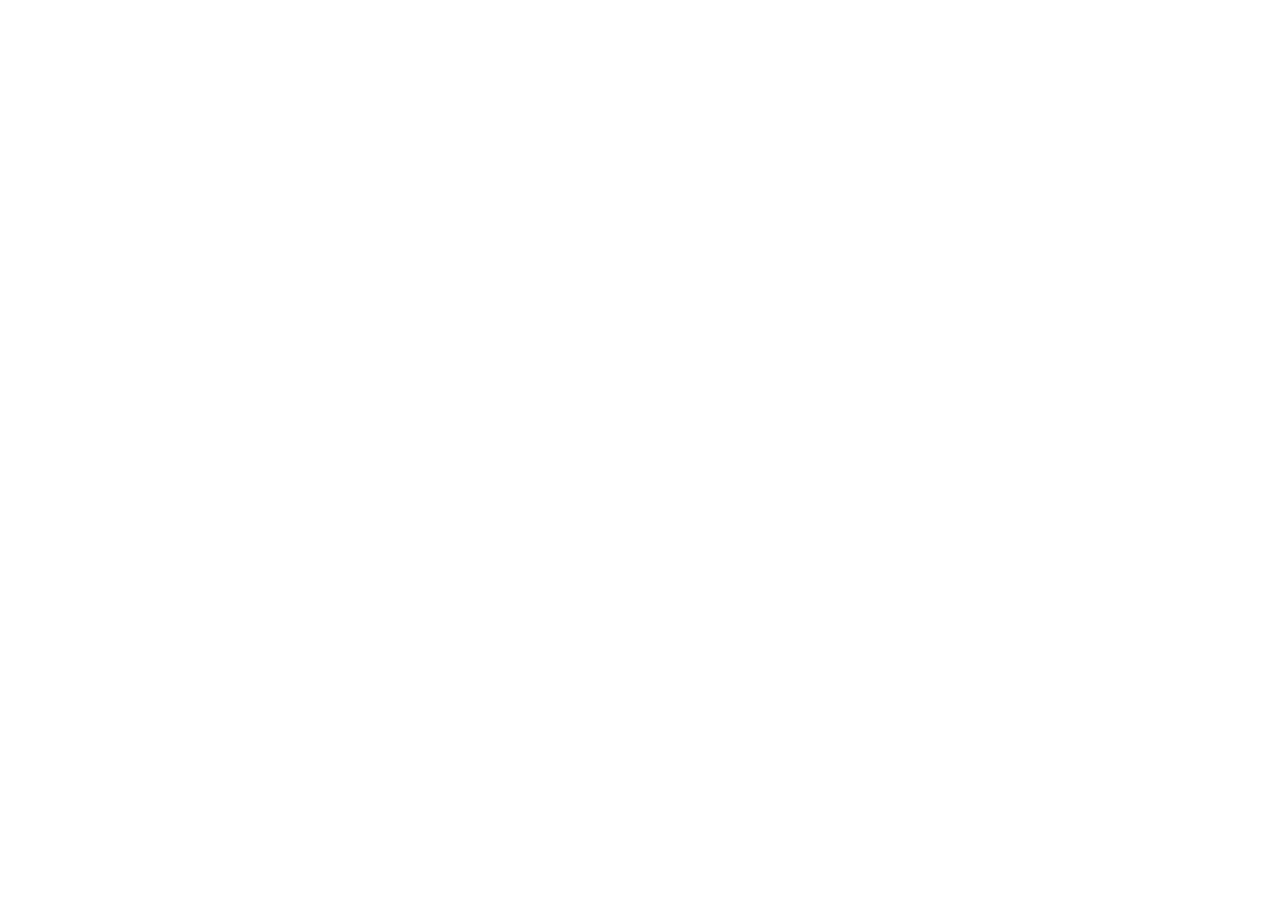
==== index.html @ 6010eacd "Add files via upload" ====
<!doctype html>
<html lang="tr">
<head>
  <meta charset="utf-8">
  <meta name="viewport" content="width=device-width,initial-scale=1,viewport-fit=cover">
  <meta name="theme-color" content="#0d0c0b">
  <title>Menü</title>
  <link rel="preconnect" href="https://fonts.googleapis.com">
  <link rel="preconnect" href="https://fonts.gstatic.com" crossorigin>
  <link href="https://fonts.googleapis.com/css2?family=Bricolage+Grotesque:opsz,wght@12..96,500;12..96,700;12..96,800&family=DM+Sans:wght@400;500;700&display=swap" rel="stylesheet">
  <link rel="stylesheet" href="css/style.css">
  <link rel="stylesheet" href="css/admin.css">
</head>
<body>
  <div class="bg" aria-hidden="true"><i class="blob b1"></i><i class="blob b2"></i><i class="blob b3"></i><i class="spot"></i><i class="grain"></i></div>
  <div id="app"></div>
  <div id="sheet" class="sheet-wrap"></div>
  <div id="ar" class="ar"></div>
  <div id="admin" class="adm" hidden></div>
  <script src="data/menu.js"></script>
  <script src="js/store.js"></script>
  <script src="js/photo3d.js"></script>
  <script src="js/admin.js"></script>
  <script src="js/app.js"></script>
</body>
</html>
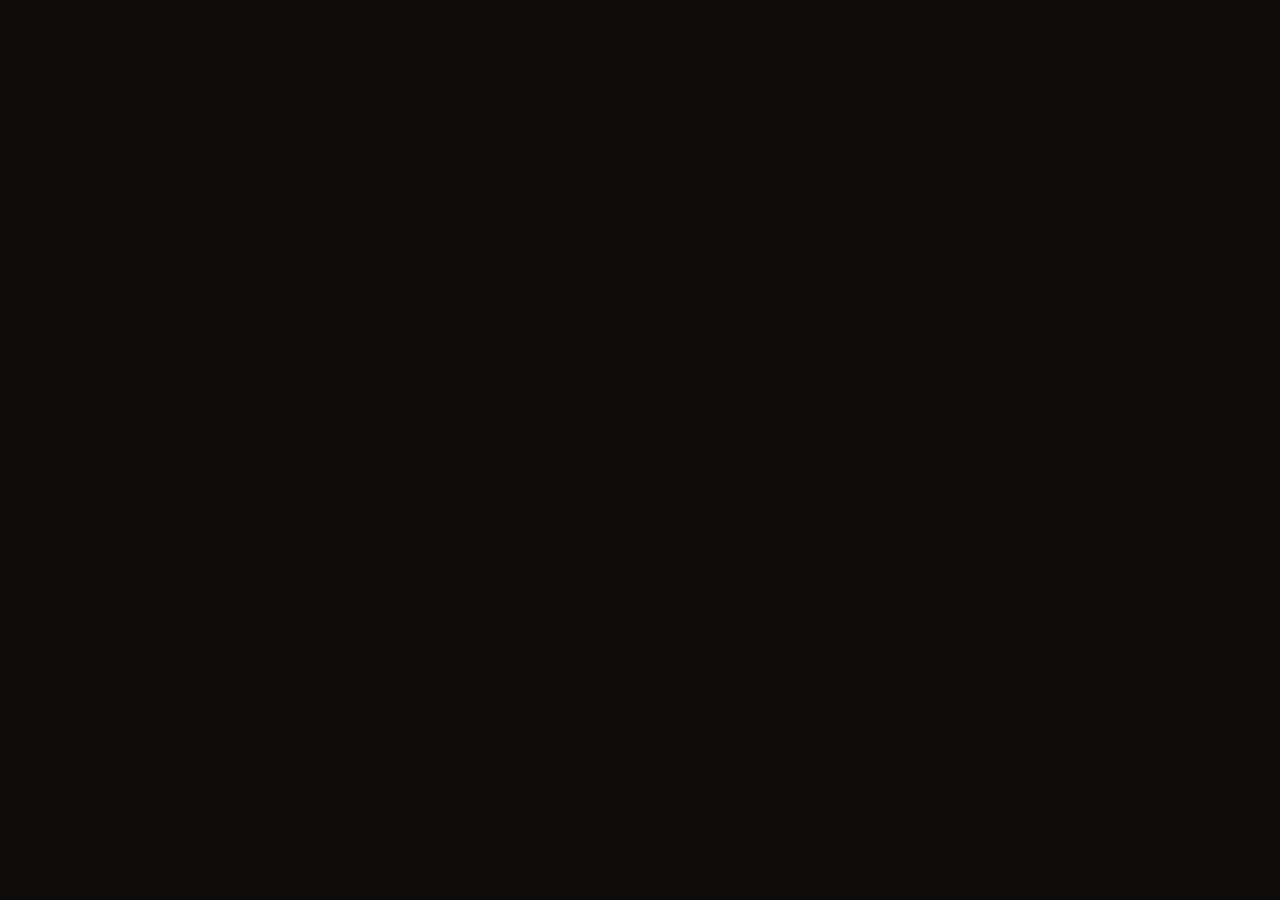
==== commit 911fedac: "Add files via upload" ====
--- a/index.html
+++ b/index.html
@@ -7,7 +7,8 @@
   <title>Menü</title>
   <link rel="preconnect" href="https://fonts.googleapis.com">
   <link rel="preconnect" href="https://fonts.gstatic.com" crossorigin>
-  <link href="https://fonts.googleapis.com/css2?family=Bricolage+Grotesque:opsz,wght@12..96,500;12..96,700;12..96,800&family=DM+Sans:wght@400;500;700&display=swap" rel="stylesheet">
+  <link href="https://fonts.googleapis.com/css2?family=Bricolage+Grotesque:opsz,wght@12..96,500;12..96,700;12..96,800&family=DM+Sans:wght@400;500;700&family=Cairo:wght@500;700;800&display=swap" rel="stylesheet" media="print" onload="this.media='all'">
+  <style>html,body{background:#0d0c0b;color:#f4ede3}</style>
   <link rel="stylesheet" href="css/style.css">
   <link rel="stylesheet" href="css/admin.css">
 </head>
@@ -17,9 +18,9 @@
   <div id="sheet" class="sheet-wrap"></div>
   <div id="ar" class="ar"></div>
   <div id="admin" class="adm" hidden></div>
+  <script>window.addEventListener("error",function(e){var d=document.getElementById("app");if(d&&!d.innerHTML){d.innerHTML='<pre style="padding:20px;white-space:pre-wrap;color:#f88;font:13px monospace">Hata / Error: '+(e.message||"")+" ("+(e.filename||"").split("/").pop()+":"+(e.lineno||"")+")</pre>"}});</script>
   <script src="data/menu.js"></script>
   <script src="js/store.js"></script>
-  <script src="js/photo3d.js"></script>
   <script src="js/admin.js"></script>
   <script src="js/app.js"></script>
 </body>
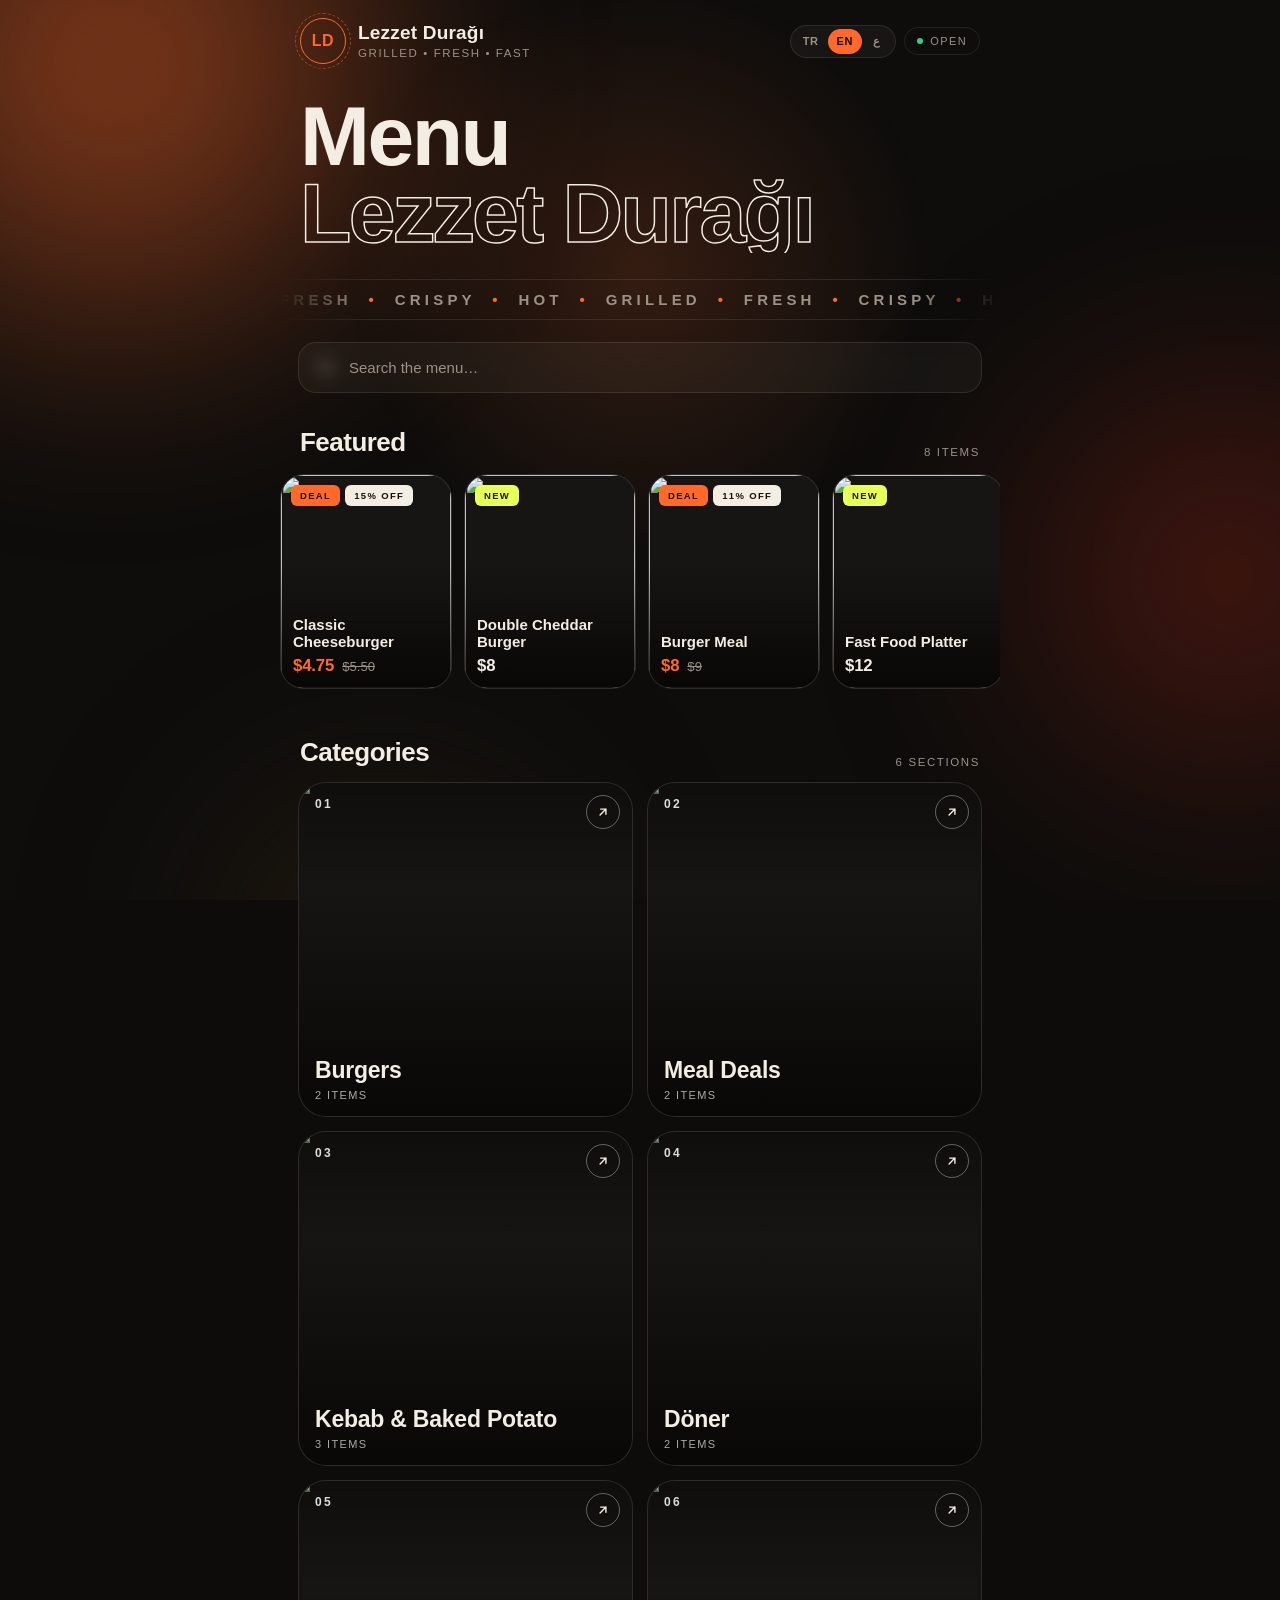
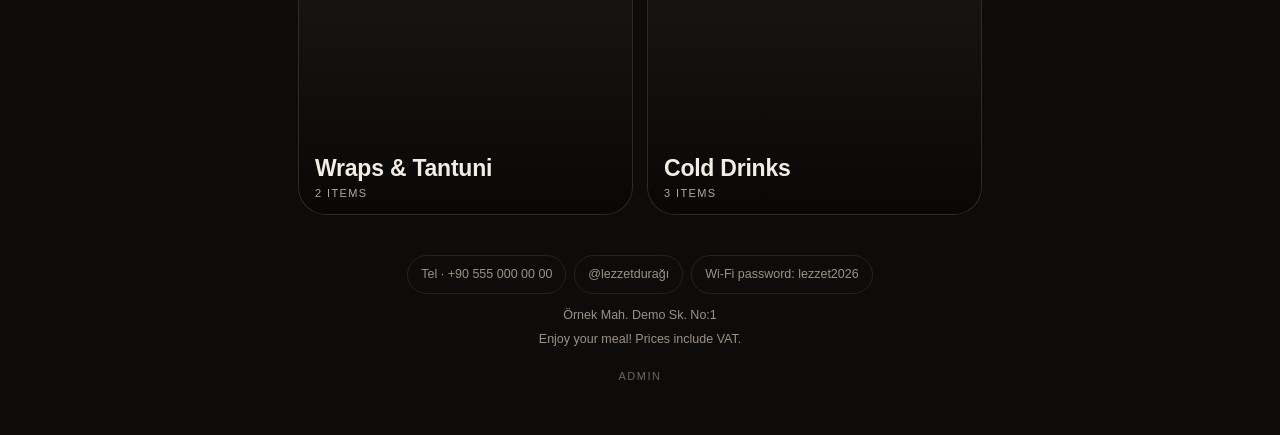
==== commit 66e91b40: "Add files via upload" ====
--- a/index.html
+++ b/index.html
@@ -9,8 +9,288 @@
   <link rel="preconnect" href="https://fonts.gstatic.com" crossorigin>
   <link href="https://fonts.googleapis.com/css2?family=Bricolage+Grotesque:opsz,wght@12..96,500;12..96,700;12..96,800&family=DM+Sans:wght@400;500;700&family=Cairo:wght@500;700;800&display=swap" rel="stylesheet" media="print" onload="this.media='all'">
   <style>html,body{background:#0d0c0b;color:#f4ede3}</style>
-  <link rel="stylesheet" href="css/style.css">
-  <link rel="stylesheet" href="css/admin.css">
+  <style>
+:root{
+  --accent:#ff6a2b;
+  --bg:#0d0c0b; --ink:#f4ede3; --mute:#9b9186; --line:rgba(244,237,227,.1); --card:#171513;
+  --display:"Bricolage Grotesque","Helvetica Neue",Arial,sans-serif;
+  --body:"DM Sans",-apple-system,BlinkMacSystemFont,"Segoe UI",Roboto,Arial,sans-serif;
+}
+*{box-sizing:border-box;-webkit-tap-highlight-color:transparent}
+html{background:var(--bg)}
+body{margin:0;background:transparent;color:var(--ink);font-family:var(--body);-webkit-font-smoothing:antialiased;min-height:100vh;overflow-x:hidden}
+img{display:block;max-width:100%}
+button{font:inherit;color:inherit;cursor:pointer;border:0;background:none;padding:0}
+a{color:inherit}
+
+/* ---------- arka plan: yavaş akan ışık kürecikleri + film greni + imleç ışığı ---------- */
+.bg{position:fixed;inset:0;z-index:-1;background:var(--bg);overflow:hidden}
+.blob{position:absolute;border-radius:50%;filter:blur(90px);opacity:.55;will-change:transform}
+.b1{width:62vmax;height:62vmax;left:-22vmax;top:-26vmax;background:radial-gradient(circle,var(--accent),transparent 68%);animation:drift1 22s ease-in-out infinite alternate}
+.b2{width:48vmax;height:48vmax;right:-20vmax;top:30vh;background:radial-gradient(circle,#7a1f12,transparent 68%);animation:drift2 28s ease-in-out infinite alternate;opacity:.6}
+.b3{width:40vmax;height:40vmax;left:10vw;bottom:-24vmax;background:radial-gradient(circle,#3b2a12,transparent 68%);animation:drift3 24s ease-in-out infinite alternate}
+.spot{position:absolute;inset:0;background:radial-gradient(420px 420px at var(--mx,50%) var(--my,30%),color-mix(in srgb,var(--accent) 16%,transparent),transparent 70%);transition:background .2s}
+.grain{position:absolute;inset:-50%;opacity:.09;mix-blend-mode:overlay;background-image:url("data:image/svg+xml;utf8,<svg xmlns='http://www.w3.org/2000/svg' width='200' height='200'><filter id='n'><feTurbulence type='fractalNoise' baseFrequency='.9' numOctaves='2' stitchTiles='stitch'/></filter><rect width='100%' height='100%' filter='url(%23n)'/></svg>");animation:grain 1.2s steps(6) infinite}
+@keyframes drift1{to{transform:translate(14vmax,10vmax) scale(1.12)}}
+@keyframes drift2{to{transform:translate(-16vmax,-12vmax) scale(1.2)}}
+@keyframes drift3{to{transform:translate(18vmax,-8vmax) scale(.9)}}
+@keyframes grain{0%{transform:translate(0,0)}20%{transform:translate(-4%,3%)}40%{transform:translate(3%,-4%)}60%{transform:translate(-3%,-2%)}80%{transform:translate(4%,3%)}100%{transform:translate(0,0)}}
+
+#app{max-width:720px;margin:0 auto;padding:0 18px calc(46px + env(safe-area-inset-bottom));position:relative}
+body.admin-mode #app,body.admin-mode #sheet,body.admin-mode #ar,body.admin-mode .bg{display:none}
+
+/* ---------- üst ---------- */
+.top{display:flex;align-items:center;justify-content:space-between;padding:calc(18px + env(safe-area-inset-top)) 2px 0}
+.brand{display:flex;align-items:center;gap:12px;min-width:0}
+.mark{width:46px;height:46px;border-radius:50%;border:1.5px solid var(--accent);display:grid;place-items:center;font-family:var(--display);font-weight:800;font-size:16px;color:var(--accent);letter-spacing:.5px;flex:none;position:relative}
+.mark::after{content:"";position:absolute;inset:-6px;border-radius:50%;border:1px dashed color-mix(in srgb,var(--accent) 50%,transparent);animation:spin 18s linear infinite}
+@keyframes spin{to{transform:rotate(360deg)}}
+.brand b{display:block;font-family:var(--display);font-weight:800;font-size:19px;letter-spacing:.2px;line-height:1}
+.brand small{display:block;margin-top:5px;color:var(--mute);font-size:11.5px;letter-spacing:1.6px;text-transform:uppercase}
+.open{font-size:11px;letter-spacing:1.4px;text-transform:uppercase;padding:7px 12px;border:1px solid var(--line);border-radius:99px;color:var(--mute);display:flex;align-items:center;gap:7px;flex:none}
+.open i{width:6px;height:6px;border-radius:50%;background:#35d07f;box-shadow:0 0 0 0 #35d07f88;animation:ping 2s infinite}
+@keyframes ping{70%{box-shadow:0 0 0 8px #35d07f00}100%{box-shadow:0 0 0 0 #35d07f00}}
+
+.headline{margin:34px 2px 0;font-family:var(--display);font-weight:800;font-size:clamp(46px,14vw,84px);line-height:.92;letter-spacing:-.03em}
+.headline span{display:block;overflow:hidden}
+.headline span>em{display:block;font-style:normal;transform:translateY(105%);animation:rise .9s cubic-bezier(.2,.9,.2,1) forwards}
+.headline span:nth-child(2)>em{animation-delay:.12s;color:transparent;-webkit-text-stroke:1.5px var(--ink)}
+@keyframes rise{to{transform:none}}
+.marquee{margin:26px -18px 0;overflow:hidden;border-block:1px solid var(--line);padding:11px 0;mask-image:linear-gradient(90deg,transparent,#000 12%,#000 88%,transparent);-webkit-mask-image:linear-gradient(90deg,transparent,#000 12%,#000 88%,transparent)}
+.track{display:flex;width:max-content;animation:slide 26s linear infinite}
+.track span{font-family:var(--display);font-weight:700;font-size:15px;letter-spacing:.28em;white-space:pre;color:var(--mute)}
+.track span b{color:var(--accent);font-weight:700}
+@keyframes slide{to{transform:translateX(-50%)}}
+
+.search{position:relative;margin:22px 0 4px}
+.search input{width:100%;padding:16px 18px 16px 50px;border-radius:18px;border:1px solid var(--line);background:rgba(244,237,227,.04);color:var(--ink);font:500 15px var(--body);outline:none;transition:.3s;backdrop-filter:blur(8px)}
+.search input::placeholder{color:var(--mute)}
+.search input:focus{border-color:var(--accent);background:rgba(244,237,227,.07);box-shadow:0 0 0 4px color-mix(in srgb,var(--accent) 16%,transparent)}
+.search svg{position:absolute;left:18px;top:50%;transform:translateY(-50%);width:19px;height:19px;color:var(--mute)}
+
+.sec{display:flex;align-items:flex-end;justify-content:space-between;margin:34px 2px 14px}
+.sec h2{margin:0;font-family:var(--display);font-weight:800;font-size:26px;letter-spacing:-.02em}
+.sec span{font-size:11.5px;letter-spacing:1.6px;text-transform:uppercase;color:var(--mute)}
+
+/* ---------- reveal ---------- */
+.rv{opacity:0;transform:translateY(26px) scale(.98);transition:opacity .8s cubic-bezier(.2,.8,.2,1),transform .8s cubic-bezier(.2,.8,.2,1);transition-delay:var(--d,0ms)}
+.rv.in{opacity:1;transform:none}
+
+/* ---------- kategori kartları: 2 sütun kare ---------- */
+.cat-grid{display:grid;grid-template-columns:1fr 1fr;gap:14px;perspective:1100px}
+.cat{position:relative;aspect-ratio:1/1;border-radius:28px;overflow:hidden;text-align:left;background:var(--card);border:1px solid var(--line);transform-style:preserve-3d}
+.cat.rv.in{transition:transform .25s ease-out,opacity .8s,box-shadow .4s}
+.cat img{position:absolute;inset:-2%;width:104%;height:104%;object-fit:cover;transition:transform 1.2s cubic-bezier(.2,.8,.2,1);filter:saturate(1.08) contrast(1.04)}
+.cat::before{content:"";position:absolute;inset:0;z-index:1;background:linear-gradient(180deg,rgba(0,0,0,.35) 0,transparent 32%,rgba(8,6,5,.9) 100%)}
+.cat:hover img,.cat:active img{transform:scale(1.12)}
+.cat .no{position:absolute;left:16px;top:14px;z-index:2;font:700 12px var(--display);letter-spacing:.2em;color:rgba(255,255,255,.85)}
+.cat .go{position:absolute;right:12px;top:12px;z-index:2;width:34px;height:34px;border-radius:50%;display:grid;place-items:center;border:1px solid rgba(255,255,255,.35);backdrop-filter:blur(8px);transition:.35s}
+.cat:hover .go,.cat:active .go{background:var(--accent);border-color:var(--accent);transform:rotate(45deg)}
+.cat .lbl{position:absolute;left:16px;right:14px;bottom:15px;z-index:2}
+.cat .lbl b{display:block;font:800 20px/1.05 var(--display);letter-spacing:-.01em}
+.cat .lbl small{display:block;margin-top:6px;color:rgba(255,255,255,.65);font-size:11px;letter-spacing:1.4px;text-transform:uppercase}
+
+/* ---------- öne çıkanlar ---------- */
+.rail{display:flex;gap:12px;overflow-x:auto;margin:0 -18px;padding:2px 18px 14px;scroll-snap-type:x mandatory;scrollbar-width:none}
+.rail::-webkit-scrollbar{display:none}
+.fcard{flex:none;width:172px;scroll-snap-align:start;text-align:left;position:relative;aspect-ratio:4/5;border-radius:24px;overflow:hidden;border:1px solid var(--line);background:var(--card)}
+.fcard img{position:absolute;inset:0;width:100%;height:100%;object-fit:cover;transition:transform .9s cubic-bezier(.2,.8,.2,1)}
+.fcard:active img{transform:scale(1.08)}
+.fcard::after{content:"";position:absolute;inset:0;background:linear-gradient(180deg,transparent 42%,rgba(8,6,5,.92))}
+.fcard .in{position:absolute;left:12px;right:12px;bottom:12px;z-index:2}
+.fcard b{display:block;font:700 15px/1.15 var(--display)}
+.fcard .badges{position:absolute;left:10px;top:10px;z-index:2}
+
+/* ---------- rozet & fiyat ---------- */
+.badges{display:flex;gap:5px;flex-wrap:wrap}
+.badge{font:700 9.5px var(--body);letter-spacing:.14em;text-transform:uppercase;padding:4px 8px;border-radius:6px;background:rgba(13,12,11,.7);backdrop-filter:blur(6px);border:1px solid var(--line)}
+.badge.new{background:#e8ff59;color:#14180a;border-color:transparent}
+.badge.camp{background:var(--accent);color:#1a0b04;border-color:transparent}
+.badge.off{background:#f4ede3;color:#14110d;border-color:transparent}
+.pr{display:flex;align-items:baseline;gap:8px;flex-wrap:wrap;margin-top:5px}
+.pr b{font:800 1.05em var(--display);color:var(--ink);letter-spacing:-.01em}
+.pr b.sale{color:var(--accent)}
+.pr s{color:var(--mute);font-size:.82em}
+
+/* ---------- kategori sayfası ---------- */
+.bar{position:sticky;top:0;z-index:20;margin:0 -18px;padding:calc(12px + env(safe-area-inset-top)) 18px 10px;background:linear-gradient(rgba(13,12,11,.92) 70%,transparent);backdrop-filter:blur(10px)}
+.bar-row{display:flex;align-items:center;gap:14px}
+.back{width:44px;height:44px;border-radius:50%;border:1px solid var(--line);display:grid;place-items:center;flex:none;transition:.25s}
+.back:hover{border-color:var(--accent);color:var(--accent)}
+.bar h2{margin:0;font:800 28px/1 var(--display);letter-spacing:-.025em}
+.chips{display:flex;gap:8px;overflow-x:auto;margin-top:14px;scrollbar-width:none}
+.chips::-webkit-scrollbar{display:none}
+.chip{flex:none;padding:9px 15px;border-radius:99px;border:1px solid var(--line);font-size:13px;color:var(--mute);transition:.3s}
+.chip.on{background:var(--ink);color:#14110d;border-color:var(--ink);font-weight:700}
+.list{display:flex;flex-direction:column;gap:14px;margin-top:12px}
+.row{display:grid;grid-template-columns:128px 1fr;gap:16px;text-align:left;width:100%;padding:10px;border-radius:26px;border:1px solid var(--line);background:linear-gradient(135deg,rgba(244,237,227,.05),rgba(244,237,227,.015));backdrop-filter:blur(6px);transition:border-color .3s,transform .3s}
+.row:hover{border-color:color-mix(in srgb,var(--accent) 60%,transparent)}
+.row:active{transform:scale(.985)}
+.row .ph{position:relative;aspect-ratio:1;border-radius:19px;overflow:hidden;background:var(--card)}
+.row .ph img{width:100%;height:100%;object-fit:cover;transition:transform .9s cubic-bezier(.2,.8,.2,1)}
+.row:hover .ph img{transform:scale(1.1)}
+.row .ph .t3{position:absolute;right:7px;bottom:7px;font:800 9px var(--display);letter-spacing:.14em;padding:4px 7px;border-radius:6px;background:rgba(13,12,11,.75);backdrop-filter:blur(6px);border:1px solid rgba(255,255,255,.2)}
+.row .info{display:flex;flex-direction:column;min-width:0;padding:4px 4px 2px 0}
+.row h3{margin:2px 0 6px;font:800 19px/1.1 var(--display);letter-spacing:-.015em}
+.row p{margin:0;color:var(--mute);font-size:12.5px;line-height:1.45;display:-webkit-box;-webkit-line-clamp:2;-webkit-box-orient:vertical;overflow:hidden}
+.row .badges{margin-top:8px}
+.row .foot{margin-top:auto;padding-top:8px;font-size:17px}
+.row.out{opacity:.4;filter:grayscale(1)}
+.empty{text-align:center;color:var(--mute);padding:60px 10px}
+
+footer{margin-top:40px;text-align:center;color:var(--mute);font-size:12.5px;line-height:1.9}
+footer .lk{display:flex;gap:8px;justify-content:center;flex-wrap:wrap;margin-bottom:10px}
+footer .lk span{padding:7px 13px;border-radius:99px;border:1px solid var(--line)}
+footer .own{display:inline-block;margin-top:14px;font-size:11px;letter-spacing:.14em;text-transform:uppercase;color:#6d655c;text-decoration:none}
+footer .own:hover{color:var(--accent)}
+
+/* ---------- ürün sayfası ---------- */
+.sheet-wrap{position:fixed;inset:0;z-index:50;pointer-events:none}
+.sheet-wrap.on{pointer-events:auto}
+.sheet-bg{position:absolute;inset:0;background:rgba(5,4,3,.7);backdrop-filter:blur(6px);opacity:0;transition:opacity .4s}
+.sheet-wrap.on .sheet-bg{opacity:1}
+.sheet{position:absolute;left:50%;bottom:0;width:100%;max-width:720px;max-height:96vh;overflow-y:auto;transform:translate(-50%,105%);transition:transform .6s cubic-bezier(.2,.9,.2,1);background:#12100e;border-radius:32px 32px 0 0;border:1px solid var(--line);border-bottom:0;padding-bottom:calc(26px + env(safe-area-inset-bottom));scrollbar-width:none}
+.sheet::-webkit-scrollbar{display:none}
+.sheet-wrap.on .sheet{transform:translate(-50%,0)}
+.close{position:absolute;right:14px;top:14px;z-index:6;width:42px;height:42px;border-radius:50%;background:rgba(13,12,11,.6);backdrop-filter:blur(10px);border:1px solid var(--line);display:grid;place-items:center}
+.stage{position:relative;height:min(92vw,470px);overflow:hidden;background:radial-gradient(60% 55% at 50% 46%,#4a3e33 0,#1b1612 62%,#12100e 100%);border-radius:32px 32px 0 0}
+.stage::before{content:"";position:absolute;left:10%;right:10%;bottom:12%;height:1px;background:linear-gradient(90deg,transparent,rgba(255,255,255,.25),transparent)}
+.stage::after{content:"";position:absolute;inset:0;pointer-events:none;background:linear-gradient(180deg,transparent 70%,#12100e)}
+.stage model-viewer{width:100%;height:100%;--poster-color:transparent;background:transparent;outline:none}
+.stage .photo{position:absolute;inset:0}
+.stage .photo img{width:100%;height:100%;object-fit:cover;animation:kb 14s ease-in-out infinite alternate}
+@keyframes kb{from{transform:scale(1.02)}to{transform:scale(1.12) translate(-1.5%,-1%)}}
+.stage .hint{position:absolute;left:50%;bottom:16px;transform:translateX(-50%);z-index:4;font-size:11px;letter-spacing:.12em;text-transform:uppercase;color:rgba(255,255,255,.75);display:flex;align-items:center;gap:8px;white-space:nowrap;pointer-events:none}
+.seg{position:absolute;left:14px;top:14px;z-index:6;display:flex;padding:4px;border-radius:99px;background:rgba(13,12,11,.6);backdrop-filter:blur(10px);border:1px solid var(--line)}
+.seg button{padding:8px 15px;border-radius:99px;font:700 11px var(--body);letter-spacing:.14em;text-transform:uppercase;color:var(--mute);transition:.25s}
+.seg button.on{background:var(--ink);color:#14110d}
+.thumbs{display:flex;gap:8px;padding:12px 18px 0;overflow-x:auto}
+.thumb{flex:none;width:58px;height:58px;border-radius:14px;overflow:hidden;border:2px solid transparent;opacity:.55;transition:.25s}
+.thumb img{width:100%;height:100%;object-fit:cover}
+.thumb.on{border-color:var(--accent);opacity:1}
+.pbody{padding:18px 22px 0}
+.pbody h2{margin:12px 0 4px;font:800 clamp(30px,8vw,40px)/1 var(--display);letter-spacing:-.03em}
+.pbody .pr{font-size:26px;margin:8px 0 14px}
+.pbody p{color:#cfc5b8;line-height:1.65;font-size:15px;margin:0 0 6px}
+.pbody h4{margin:22px 0 10px;font:700 11px var(--body);letter-spacing:.2em;text-transform:uppercase;color:var(--mute)}
+.ing{display:flex;gap:7px;flex-wrap:wrap}
+.ing span{padding:8px 13px;border-radius:99px;border:1px solid var(--line);font-size:13px;background:rgba(244,237,227,.03)}
+.ar-btn{margin-top:26px;width:100%;padding:18px;border-radius:20px;font:800 16px var(--display);letter-spacing:.01em;color:#1a0b04;display:flex;align-items:center;justify-content:center;gap:12px;background:var(--accent);position:relative;overflow:hidden;transition:transform .2s}
+.ar-btn:active{transform:scale(.98)}
+.ar-btn::before{content:"";position:absolute;inset:0;background:linear-gradient(105deg,transparent 35%,rgba(255,255,255,.45) 50%,transparent 65%);transform:translateX(-130%);animation:shine 3.4s infinite}
+@keyframes shine{0%{transform:translateX(-130%)}55%,100%{transform:translateX(130%)}}
+.ar-note{text-align:center;color:var(--mute);font-size:11.5px;margin-top:10px}
+
+/* ---------- Masanda gör (kamera yedeği) ---------- */
+.ar{position:fixed;inset:0;z-index:100;background:#000;display:none;overflow:hidden;touch-action:none}
+.ar.on{display:block}
+.ar video{position:absolute;inset:0;width:100%;height:100%;object-fit:cover}
+.ar .nocam{position:absolute;inset:0;background:repeating-linear-gradient(95deg,rgba(0,0,0,.1) 0 3px,transparent 3px 11px),linear-gradient(180deg,#6a4a2e,#2a1a0e)}
+.ar .item{position:absolute;left:0;top:0;width:62vw;max-width:360px;touch-action:none;will-change:transform}
+.ar .item img{width:100%;height:auto;pointer-events:none;filter:drop-shadow(0 22px 16px rgba(0,0,0,.5))}
+.ar .item::before{content:"";position:absolute;left:6%;right:6%;bottom:-3%;height:12%;background:radial-gradient(ellipse,rgba(0,0,0,.55),transparent 70%);filter:blur(6px);z-index:-1}
+.ar .top2{position:absolute;left:0;right:0;top:0;padding:calc(14px + env(safe-area-inset-top)) 14px 30px;display:flex;justify-content:space-between;align-items:center;background:linear-gradient(rgba(0,0,0,.6),transparent);z-index:3}
+.ar .top2 b{font:800 17px var(--display)}
+.ar .top2 button{width:42px;height:42px;border-radius:50%;background:rgba(0,0,0,.5);backdrop-filter:blur(6px);font-size:18px}
+.ar .panel{position:absolute;left:12px;right:12px;bottom:calc(14px + env(safe-area-inset-bottom));z-index:3;padding:12px 16px;border-radius:22px;background:rgba(18,16,14,.72);backdrop-filter:blur(16px);border:1px solid var(--line)}
+.ar .panel label{display:flex;align-items:center;gap:10px;font-size:12px;color:var(--mute);margin:6px 0}
+.ar .panel label span{width:66px}
+.ar .panel input[type=range]{flex:1;accent-color:var(--accent)}
+.ar .tip{position:absolute;left:50%;top:94px;transform:translateX(-50%);z-index:3;padding:9px 15px;border-radius:99px;background:rgba(0,0,0,.6);font-size:12.5px;text-align:center;transition:opacity .6s;max-width:90vw}
+
+@media (min-width:640px){.cat .lbl b{font-size:23px}.row{grid-template-columns:150px 1fr}}
+@media (prefers-reduced-motion:reduce){*{animation-duration:.01ms!important;animation-iteration-count:1!important;transition-duration:.01ms!important}}
+
+.stage .spin{position:absolute;inset:0;cursor:grab;touch-action:none;user-select:none}.stage .spin:active{cursor:grabbing}.stage .spin img{width:100%;height:100%;object-fit:cover;pointer-events:none}
+
+/* ---- dil seçici ---- */
+.tr-end{display:flex;align-items:center;gap:8px}
+.lang{display:flex;padding:3px;border:1px solid var(--line);border-radius:99px;background:rgba(255,255,255,.04)}
+.lang button{padding:6px 9px;border-radius:99px;font:700 11px var(--body);letter-spacing:.06em;color:var(--mute);min-width:30px;transition:.2s}
+.lang button.on{background:var(--accent);color:#1a0b04}
+@media (max-width:380px){.open{display:none}}
+
+/* ---- Arapça / sağdan sola ---- */
+[dir=rtl] body,[dir=rtl] button,[dir=rtl] input,[dir=rtl] .brand b,[dir=rtl] .headline,[dir=rtl] h1,[dir=rtl] h2,[dir=rtl] h3,[dir=rtl] h4,[dir=rtl] .cat .lbl b,[dir=rtl] .pr b,[dir=rtl] .mark{font-family:'Cairo','Segoe UI',Tahoma,'Noto Sans Arabic',Arial,sans-serif}
+[dir=rtl] *{letter-spacing:0!important;text-transform:none!important}
+[dir=rtl] .headline{line-height:1.15}
+[dir=rtl] .cat,[dir=rtl] .fcard,[dir=rtl] .row{text-align:right}
+[dir=rtl] .cat .no{left:auto;right:16px}
+[dir=rtl] .cat .go{right:auto;left:12px;transform:scaleX(-1)}
+[dir=rtl] .cat .lbl{left:14px;right:16px}
+[dir=rtl] .back svg{transform:scaleX(-1)}
+[dir=rtl] .track{direction:ltr}
+[dir=rtl] .search svg{left:auto;right:18px}
+[dir=rtl] .search input{padding:16px 50px 16px 18px}
+[dir=rtl] .close{left:14px;right:auto}
+[dir=rtl] .lang,[dir=rtl] .lang button{font-family:'Segoe UI',Arial,sans-serif}
+
+/* Yönetim paneli (index.html#yonetim) — tüm kurallar .adm altında, siteyle çakışmaz */
+.adm{--a-bg:#f3f0eb;--a-panel:#fff;--a-ink:#1b1814;--a-mute:#7a7167;--a-line:#e5dfd6;--a-acc:#e2551c;--a-danger:#d64545;
+  position:relative;min-height:100vh;background:var(--a-bg);color:var(--a-ink);font:14.5px/1.45 "DM Sans",-apple-system,BlinkMacSystemFont,"Segoe UI",Roboto,Arial,sans-serif}
+.adm *{box-sizing:border-box}
+.adm[hidden]{display:none}
+.adm button,.adm input,.adm select,.adm textarea{font:inherit}
+.adm .login{min-height:100vh;display:grid;place-items:center;padding:20px}
+.adm .login .box{background:var(--a-panel);padding:34px;border-radius:24px;width:100%;max-width:390px;box-shadow:0 24px 70px rgba(0,0,0,.09);text-align:center}
+.adm .login h1{margin:0 0 4px;font-size:24px;letter-spacing:-.02em}.adm .login p{color:var(--a-mute);margin:0 0 20px}
+.adm .topbar{position:sticky;top:0;z-index:10;background:rgba(255,255,255,.92);backdrop-filter:blur(10px);border-bottom:1px solid var(--a-line);display:flex;align-items:center;gap:10px;padding:12px 18px;flex-wrap:wrap}
+.adm .topbar h1{font-size:17px;margin:0;flex:1;min-width:140px;letter-spacing:-.01em}
+.adm .wrap{max-width:1000px;margin:0 auto;padding:18px}
+.adm .tabs{display:flex;gap:6px;overflow-x:auto;margin-bottom:16px}
+.adm .tab{padding:10px 16px;border-radius:12px;background:transparent;border:1px solid transparent;cursor:pointer;color:var(--a-mute);white-space:nowrap;font-weight:600}
+.adm .tab.on{background:var(--a-panel);border-color:var(--a-line);color:var(--a-ink);box-shadow:0 2px 8px rgba(0,0,0,.05)}
+.adm .card{background:var(--a-panel);border:1px solid var(--a-line);border-radius:16px;padding:16px;margin-bottom:14px}
+.adm .card h3{margin:0 0 12px;font-size:16px}
+.adm .btn{padding:9px 16px;border-radius:10px;border:1px solid var(--a-line);background:var(--a-panel);cursor:pointer;font-weight:600;color:var(--a-ink);text-decoration:none;display:inline-block}
+.adm .btn:hover{border-color:#b9ae9e}
+.adm .btn.pri{background:var(--a-ink);color:#fff;border-color:var(--a-ink)}
+.adm .btn.acc{background:var(--a-acc);color:#fff;border-color:var(--a-acc)}
+.adm .btn.del{color:var(--a-danger)}
+.adm .btn.sm{padding:6px 11px;font-size:13px}
+.adm .btn[disabled]{opacity:.5;cursor:default}
+.adm .row{display:flex;gap:12px;align-items:center}
+.adm .toolbar{display:flex;gap:10px;align-items:center;justify-content:space-between;margin-bottom:12px;flex-wrap:wrap}
+.adm .item{display:flex;gap:12px;align-items:center;padding:10px;border:1px solid var(--a-line);border-radius:14px;margin-bottom:8px;background:#fff}
+.adm .item img{width:60px;height:60px;border-radius:12px;object-fit:cover;background:#2a241d;flex:none}
+.adm .item .meta{flex:1;min-width:0}.adm .item .meta b{display:block}.adm .item .meta small{color:var(--a-mute)}
+.adm .item .acts{display:flex;gap:6px;flex-wrap:wrap;justify-content:flex-end}
+.adm .tag{display:inline-block;font-size:11px;padding:2px 8px;border-radius:99px;background:#eee7da;margin-right:4px}
+.adm .tag.n{background:#e8f7b8;color:#3a4a0a}.adm .tag.c{background:#ffe0d2;color:#9a3410}.adm .tag.x{background:#ddd;color:#555}.adm .tag.d{background:#1b1814;color:#fff}
+.adm label.f{display:block;margin-bottom:12px;font-size:13px;color:var(--a-mute)}
+.adm label.f>input,.adm label.f>select,.adm label.f>textarea{display:block;width:100%;margin-top:5px;padding:10px 12px;border-radius:10px;border:1px solid var(--a-line);background:#fff;color:var(--a-ink)}
+.adm label.f>input[type=color]{padding:2px;height:42px}
+.adm textarea{min-height:80px;resize:vertical}
+.adm .grid2{display:grid;grid-template-columns:1fr 1fr;gap:0 14px}
+.adm .grid3{display:grid;grid-template-columns:1fr 1fr 1fr;gap:0 14px}
+.adm .checks{display:flex;gap:16px;flex-wrap:wrap;margin:6px 0 14px}
+.adm .checks label{display:flex;gap:6px;align-items:center;cursor:pointer}
+.adm .imgs{display:flex;gap:10px;flex-wrap:wrap;margin-bottom:10px}
+.adm .imgs .im{position:relative;width:96px;height:96px;border-radius:12px;overflow:hidden;border:2px solid var(--a-line);background:#2a241d}
+.adm .imgs .im.main{border-color:var(--a-acc)}
+.adm .imgs img{width:100%;height:100%;object-fit:cover}
+.adm .imgs .x{position:absolute;right:4px;top:4px;width:22px;height:22px;border-radius:50%;background:rgba(0,0,0,.65);color:#fff;border:0;cursor:pointer;line-height:1}
+.adm .imgs .mk{position:absolute;left:4px;bottom:4px;font-size:10px;background:rgba(0,0,0,.65);color:#fff;border:0;border-radius:6px;padding:2px 6px;cursor:pointer}
+.adm .box3d{border:1px dashed #cfc5b6;border-radius:16px;padding:14px;margin:4px 0 16px;background:#fbf9f6}
+.adm .box3d .pv{height:240px;border-radius:12px;overflow:hidden;background:radial-gradient(circle at 50% 45%,#4a3e33,#17130f);margin-bottom:12px;position:relative;display:grid;place-items:center;color:#cdbfae;font-size:13px;text-align:center;padding:10px}
+.adm .box3d .pv model-viewer{width:100%;height:100%;--poster-color:transparent;background:transparent}
+.adm .busy{position:absolute;inset:0;display:grid;place-items:center;background:rgba(0,0,0,.55);color:#fff;font-weight:700}
+.adm #modal .bg,.adm .modal .bg{position:fixed;inset:0;background:rgba(20,16,10,.6);z-index:200;display:grid;place-items:start center;overflow-y:auto;padding:30px 12px}
+.adm .dlg{background:var(--a-panel);border-radius:22px;width:100%;max-width:680px;padding:22px;box-shadow:0 30px 80px rgba(0,0,0,.3)}
+.adm .dlg h2{margin:0 0 14px;font-size:19px}
+.adm .toast{position:fixed;left:50%;bottom:24px;transform:translate(-50%,40px);background:var(--a-ink);color:#fff;padding:10px 18px;border-radius:99px;opacity:0;transition:.3s;z-index:300;pointer-events:none;max-width:90vw;text-align:center}
+.adm .toast.on{opacity:1;transform:translate(-50%,0)}
+.adm .note{background:#fff3df;border:1px solid #f1d9a8;color:#6b4f12;padding:12px 14px;border-radius:12px;line-height:1.55;font-size:13.5px;margin-bottom:14px}
+.adm .steps{padding-left:20px;line-height:1.8}
+.adm .qr{display:flex;gap:18px;align-items:center;flex-wrap:wrap}
+.adm .qr img{width:200px;height:200px;border:1px solid var(--a-line);border-radius:12px;background:#fff;padding:8px}
+.adm .dirty{background:#ffe7c9;color:#8a4a00;padding:4px 10px;border-radius:99px;font-size:12px;font-weight:700}
+.adm code{background:#f0ebe3;padding:1px 6px;border-radius:6px;font-size:12.5px}
+@media(max-width:600px){.adm .grid2,.adm .grid3{grid-template-columns:1fr}.adm .item{flex-wrap:wrap}.adm .item .acts{width:100%;justify-content:flex-start}}
+
+.adm .box3d,.adm label:has(#f-ar){display:none!important}
+
+</style>
 </head>
 <body>
   <div class="bg" aria-hidden="true"><i class="blob b1"></i><i class="blob b2"></i><i class="blob b3"></i><i class="spot"></i><i class="grain"></i></div>
@@ -19,9 +299,1437 @@
   <div id="ar" class="ar"></div>
   <div id="admin" class="adm" hidden></div>
   <script>window.addEventListener("error",function(e){var d=document.getElementById("app");if(d&&!d.innerHTML){d.innerHTML='<pre style="padding:20px;white-space:pre-wrap;color:#f88;font:13px monospace">Hata / Error: '+(e.message||"")+" ("+(e.filename||"").split("/").pop()+":"+(e.lineno||"")+")</pre>"}});</script>
+  <script>
+/* Menü verisi. Yönetim panelinden "Yayın paketi" ile indirdiğiniz dosyalarla güncellenir. */
+window.MENU_DEFAULT = {
+ "version": 2,
+ "updatedAt": 1795202217055,
+ "settings": {
+  "businessName": "Lezzet Durağı",
+  "tagline": "Közde • Taze • Hızlı",
+  "logoText": "LD",
+  "categoriesTitle": "Menü",
+  "featuredTitle": "Öne Çıkanlar",
+  "searchPlaceholder": "Menüde ara…",
+  "marquee": "TAZE  •  ÇITIR  •  SICAK  •  KÖZDE  •  ",
+  "currency": "₺",
+  "accent": "#ff6a2b",
+  "showFeatured": true,
+  "phone": "+90 555 000 00 00",
+  "instagram": "@lezzetdurağı",
+  "address": "Örnek Mah. Demo Sk. No:1",
+  "wifi": "Wi-Fi şifresi: lezzet2026",
+  "footerText": "Afiyet olsun! Fiyatlarımıza KDV dahildir.",
+  "adminPassword": "admin123",
+  "usdRate": 43,
+  "defaultLang": "tr",
+  "langs": [
+   "tr",
+   "en",
+   "ar"
+  ],
+  "i18n": {
+   "en": {
+    "tagline": "Grilled • Fresh • Fast",
+    "categoriesTitle": "Menu",
+    "featuredTitle": "Featured",
+    "searchPlaceholder": "Search the menu…",
+    "marquee": "FRESH  •  CRISPY  •  HOT  •  GRILLED  •  ",
+    "address": "Örnek Mah. Demo Sk. No:1",
+    "wifi": "Wi-Fi password: lezzet2026",
+    "footerText": "Enjoy your meal! Prices include VAT."
+   },
+   "ar": {
+    "tagline": "مشويات • طازج • سريع",
+    "categoriesTitle": "القائمة",
+    "featuredTitle": "الأطباق المميزة",
+    "searchPlaceholder": "ابحث في القائمة…",
+    "marquee": "طازج  •  مقرمش  •  ساخن  •  مشوي  •  ",
+    "address": "Örnek Mah. Demo Sk. No:1",
+    "wifi": "كلمة سر الواي فاي: lezzet2026",
+    "footerText": "بالهناء والشفاء! الأسعار شاملة ضريبة القيمة المضافة."
+   }
+  }
+ },
+ "categories": [
+  {
+   "id": "burger",
+   "name": "Burgerler",
+   "image": "img/burger-double.jpg",
+   "i18n": {
+    "en": {
+     "name": "Burgers"
+    },
+    "ar": {
+     "name": "البرغر"
+    }
+   }
+  },
+  {
+   "id": "menu",
+   "name": "Menüler",
+   "image": "img/burger-menu.jpg",
+   "i18n": {
+    "en": {
+     "name": "Meal Deals"
+    },
+    "ar": {
+     "name": "الوجبات"
+    }
+   }
+  },
+  {
+   "id": "kebap",
+   "name": "Kebap & Kumpir",
+   "image": "img/adana.jpg",
+   "i18n": {
+    "en": {
+     "name": "Kebab & Baked Potato"
+    },
+    "ar": {
+     "name": "كباب وكومبير"
+    }
+   }
+  },
+  {
+   "id": "doner",
+   "name": "Döner",
+   "image": "img/doner-pide.jpg",
+   "i18n": {
+    "en": {
+     "name": "Döner"
+    },
+    "ar": {
+     "name": "الدونر"
+    }
+   }
+  },
+  {
+   "id": "durum",
+   "name": "Dürüm & Tantuni",
+   "image": "img/tantuni.jpg",
+   "i18n": {
+    "en": {
+     "name": "Wraps & Tantuni"
+    },
+    "ar": {
+     "name": "لفائف وتانتوني"
+    }
+   }
+  },
+  {
+   "id": "icecek",
+   "name": "Soğuk İçecekler",
+   "image": "img/icecek-mor.jpg",
+   "i18n": {
+    "en": {
+     "name": "Cold Drinks"
+    },
+    "ar": {
+     "name": "مشروبات باردة"
+    }
+   }
+  }
+ ],
+ "products": [
+  {
+   "id": "burger-klasik",
+   "categoryId": "burger",
+   "name": "Klasik Cheeseburger",
+   "desc": "Dana burger köftesi, eritilmiş cheddar, taze marul ve domates; susamlı brioche ekmeğinde.",
+   "ingredients": [
+    "Dana köfte",
+    "Cheddar",
+    "Marul",
+    "Domates",
+    "Susamlı ekmek",
+    "Burger sos"
+   ],
+   "price": 240,
+   "salePrice": 205,
+   "isNew": false,
+   "isCampaign": true,
+   "available": true,
+   "round": false,
+   "images": [
+    "img/burger-klasik.jpg"
+   ],
+   "i18n": {
+    "en": {
+     "name": "Classic Cheeseburger",
+     "desc": "Beef patty, melted cheddar, fresh lettuce and tomato on a sesame brioche bun.",
+     "ingredients": [
+      "Beef patty",
+      "Cheddar",
+      "Lettuce",
+      "Tomato",
+      "Sesame bun",
+      "Burger sauce"
+     ]
+    },
+    "ar": {
+     "name": "تشيز برغر كلاسيك",
+     "desc": "قرص لحم بقري، جبنة شيدر ذائبة، خس وطماطم طازجة في خبز بريوش بالسمسم.",
+     "ingredients": [
+      "لحم بقري",
+      "شيدر",
+      "خس",
+      "طماطم",
+      "خبز بالسمسم",
+      "صلصة البرغر"
+     ]
+    }
+   }
+  },
+  {
+   "id": "burger-double",
+   "categoryId": "burger",
+   "name": "Double Cheddar Burger",
+   "desc": "Çift dana köfte, kat kat cheddar, turşu ve karamelize soğan; ev yapımı sosla.",
+   "ingredients": [
+    "2 × Dana köfte",
+    "Cheddar",
+    "Turşu",
+    "Karamelize soğan",
+    "Domates",
+    "Brioche ekmek"
+   ],
+   "price": 340,
+   "salePrice": null,
+   "isNew": true,
+   "isCampaign": false,
+   "available": true,
+   "round": false,
+   "images": [
+    "img/burger-double.jpg"
+   ],
+   "i18n": {
+    "en": {
+     "name": "Double Cheddar Burger",
+     "desc": "Two beef patties, layers of cheddar, pickles and caramelized onion with house sauce.",
+     "ingredients": [
+      "2 × Beef patty",
+      "Cheddar",
+      "Pickles",
+      "Caramelized onion",
+      "Tomato",
+      "Brioche bun"
+     ]
+    },
+    "ar": {
+     "name": "برغر دبل شيدر",
+     "desc": "قرصان من اللحم البقري، طبقات من الشيدر، مخلل وبصل مكرمل مع الصلصة الخاصة.",
+     "ingredients": [
+      "2 × لحم بقري",
+      "شيدر",
+      "مخلل",
+      "بصل مكرمل",
+      "طماطم",
+      "خبز بريوش"
+     ]
+    }
+   }
+  },
+  {
+   "id": "burger-menu",
+   "categoryId": "menu",
+   "name": "Burger Menü",
+   "desc": "Double burger, çıtır patates ve soğuk kola bir arada.",
+   "ingredients": [
+    "Double burger",
+    "Patates kızartması",
+    "Kola",
+    "Marul",
+    "Turşu"
+   ],
+   "price": 390,
+   "salePrice": 349,
+   "isNew": false,
+   "isCampaign": true,
+   "available": true,
+   "round": false,
+   "images": [
+    "img/burger-menu.jpg"
+   ],
+   "i18n": {
+    "en": {
+     "name": "Burger Meal",
+     "desc": "Double burger, crispy fries and an ice-cold cola together.",
+     "ingredients": [
+      "Double burger",
+      "French fries",
+      "Cola",
+      "Lettuce",
+      "Pickles"
+     ]
+    },
+    "ar": {
+     "name": "وجبة برغر",
+     "desc": "برغر دبل مع بطاطس مقرمشة ومشروب كولا بارد.",
+     "ingredients": [
+      "برغر دبل",
+      "بطاطس مقلية",
+      "كولا",
+      "خس",
+      "مخلل"
+     ]
+    }
+   }
+  },
+  {
+   "id": "combo",
+   "categoryId": "menu",
+   "name": "Fast Food Tabağı",
+   "desc": "Burger, sosisli, patates kızartması ve soğuk içecek; paylaşmalık tabak.",
+   "ingredients": [
+    "Burger",
+    "Sosisli",
+    "Patates kızartması",
+    "Soğuk içecek",
+    "Ketçap"
+   ],
+   "price": 520,
+   "salePrice": null,
+   "isNew": true,
+   "isCampaign": false,
+   "available": true,
+   "round": false,
+   "images": [
+    "img/combo.jpg"
+   ],
+   "i18n": {
+    "en": {
+     "name": "Fast Food Platter",
+     "desc": "Burger, hot dog, fries and a cold drink; a platter made for sharing.",
+     "ingredients": [
+      "Burger",
+      "Hot dog",
+      "French fries",
+      "Cold drink",
+      "Ketchup"
+     ]
+    },
+    "ar": {
+     "name": "طبق الوجبات السريعة",
+     "desc": "برغر وهوت دوغ وبطاطس ومشروب بارد؛ طبق مناسب للمشاركة.",
+     "ingredients": [
+      "برغر",
+      "هوت دوغ",
+      "بطاطس مقلية",
+      "مشروب بارد",
+      "كاتشب"
+     ]
+    }
+   }
+  },
+  {
+   "id": "adana",
+   "categoryId": "kebap",
+   "name": "Adana Kebap",
+   "desc": "Közde pişmiş acılı Adana, lavaş, közlenmiş domates ve biber; sumaklı soğan salatasıyla.",
+   "ingredients": [
+    "Dana-kuzu kıyma",
+    "Pul biber",
+    "Lavaş",
+    "Közlenmiş domates",
+    "Sumaklı soğan"
+   ],
+   "price": 380,
+   "salePrice": null,
+   "isNew": false,
+   "isCampaign": false,
+   "available": true,
+   "round": false,
+   "images": [
+    "img/adana.jpg"
+   ],
+   "i18n": {
+    "en": {
+     "name": "Adana Kebab",
+     "desc": "Charcoal-grilled spicy Adana kebab with flatbread, roasted tomato and pepper, and sumac onion salad.",
+     "ingredients": [
+      "Beef-lamb mince",
+      "Chili flakes",
+      "Flatbread",
+      "Roasted tomato",
+      "Sumac onion"
+     ]
+    },
+    "ar": {
+     "name": "كباب أضنة",
+     "desc": "كباب أضنة حار مشوي على الفحم مع خبز اللافاش وطماطم وفلفل مشويين وسلطة بصل بالسماق.",
+     "ingredients": [
+      "لحم بقري وضأن مفروم",
+      "فلفل أحمر مجروش",
+      "خبز لافاش",
+      "طماطم مشوية",
+      "بصل بالسماق"
+     ]
+    }
+   }
+  },
+  {
+   "id": "kofte-ekmek",
+   "categoryId": "kebap",
+   "name": "Köfte Ekmek",
+   "desc": "Izgara köfte, közlenmiş biber, domates ve kırmızı soğan; ince lavaş ekmeğinde.",
+   "ingredients": [
+    "Izgara köfte",
+    "Lavaş",
+    "Domates",
+    "Kırmızı soğan",
+    "Biber"
+   ],
+   "price": 210,
+   "salePrice": null,
+   "isNew": false,
+   "isCampaign": false,
+   "available": true,
+   "round": false,
+   "images": [
+    "img/kofte-ekmek.jpg"
+   ],
+   "i18n": {
+    "en": {
+     "name": "Meatball Sandwich",
+     "desc": "Grilled meatballs, roasted pepper, tomato and red onion in thin flatbread.",
+     "ingredients": [
+      "Grilled meatballs",
+      "Flatbread",
+      "Tomato",
+      "Red onion",
+      "Pepper"
+     ]
+    },
+    "ar": {
+     "name": "ساندويش كفتة",
+     "desc": "كفتة مشوية مع فلفل مشوي وطماطم وبصل أحمر في خبز لافاش رقيق.",
+     "ingredients": [
+      "كفتة مشوية",
+      "خبز لافاش",
+      "طماطم",
+      "بصل أحمر",
+      "فلفل"
+     ]
+    }
+   }
+  },
+  {
+   "id": "kumpir",
+   "categoryId": "kebap",
+   "name": "Kumpir",
+   "desc": "Fırınlanmış büyük patates, tereyağı ve kaşar; mısır, turşu, havuç, zeytin ve rus salatası ile.",
+   "ingredients": [
+    "Fırın patates",
+    "Tereyağı",
+    "Kaşar",
+    "Mısır",
+    "Turşu",
+    "Zeytin",
+    "Rus salatası"
+   ],
+   "price": 200,
+   "salePrice": 175,
+   "isNew": false,
+   "isCampaign": true,
+   "available": true,
+   "round": false,
+   "images": [
+    "img/kumpir.jpg"
+   ],
+   "i18n": {
+    "en": {
+     "name": "Kumpir (Loaded Baked Potato)",
+     "desc": "Large baked potato with butter and kashar cheese, topped with corn, pickles, carrot, olives and Russian salad.",
+     "ingredients": [
+      "Baked potato",
+      "Butter",
+      "Kashar cheese",
+      "Corn",
+      "Pickles",
+      "Olives",
+      "Russian salad"
+     ]
+    },
+    "ar": {
+     "name": "كومبير (بطاطس مشوية محشية)",
+     "desc": "بطاطس كبيرة مشوية مع الزبدة وجبنة القشقوان، مع الذرة والمخلل والجزر والزيتون وسلطة روسية.",
+     "ingredients": [
+      "بطاطس مشوية",
+      "زبدة",
+      "جبنة قشقوان",
+      "ذرة",
+      "مخلل",
+      "زيتون",
+      "سلطة روسية"
+     ]
+    }
+   }
+  },
+  {
+   "id": "doner-ekmek",
+   "categoryId": "doner",
+   "name": "Döner Ekmek Arası",
+   "desc": "Dana-tavuk karışık döner, domates, kırmızı soğan ve marul; taze ekmekte.",
+   "ingredients": [
+    "Döner",
+    "Domates",
+    "Kırmızı soğan",
+    "Marul",
+    "Yoğurtlu sos"
+   ],
+   "price": 200,
+   "salePrice": null,
+   "isNew": false,
+   "isCampaign": false,
+   "available": true,
+   "round": false,
+   "images": [
+    "img/doner-ekmek.jpg"
+   ],
+   "i18n": {
+    "en": {
+     "name": "Döner Sandwich",
+     "desc": "Mixed beef and chicken döner with tomato, red onion and lettuce in fresh bread.",
+     "ingredients": [
+      "Döner",
+      "Tomato",
+      "Red onion",
+      "Lettuce",
+      "Yogurt sauce"
+     ]
+    },
+    "ar": {
+     "name": "ساندويش دونر",
+     "desc": "دونر مشكل لحم بقري ودجاج مع طماطم وبصل أحمر وخس في خبز طازج.",
+     "ingredients": [
+      "دونر",
+      "طماطم",
+      "بصل أحمر",
+      "خس",
+      "صلصة اللبن"
+     ]
+    }
+   }
+  },
+  {
+   "id": "doner-pide",
+   "categoryId": "doner",
+   "name": "Izgara Pide Döner",
+   "desc": "Izgara pide içinde döner, domates, salatalık ve soğan; yanında patates dilimleri.",
+   "ingredients": [
+    "Döner",
+    "Pide",
+    "Domates",
+    "Salatalık",
+    "Patates dilimleri"
+   ],
+   "price": 230,
+   "salePrice": null,
+   "isNew": true,
+   "isCampaign": false,
+   "available": true,
+   "round": false,
+   "images": [
+    "img/doner-pide.jpg"
+   ],
+   "i18n": {
+    "en": {
+     "name": "Grilled Pide Döner",
+     "desc": "Döner in grilled pide bread with tomato, cucumber and onion, served with potato wedges.",
+     "ingredients": [
+      "Döner",
+      "Pide bread",
+      "Tomato",
+      "Cucumber",
+      "Potato wedges"
+     ]
+    },
+    "ar": {
+     "name": "دونر في خبز البيدا المشوي",
+     "desc": "دونر في خبز البيدا المشوي مع طماطم وخيار وبصل، يقدم مع شرائح البطاطس.",
+     "ingredients": [
+      "دونر",
+      "خبز بيدا",
+      "طماطم",
+      "خيار",
+      "شرائح بطاطس"
+     ]
+    }
+   }
+  },
+  {
+   "id": "tantuni",
+   "categoryId": "durum",
+   "name": "Tantuni Dürüm",
+   "desc": "Sac üzerinde sotelenmiş dana, domates, biber ve maydanoz; lavaşta.",
+   "ingredients": [
+    "Dana et",
+    "Domates",
+    "Biber",
+    "Maydanoz",
+    "Lavaş"
+   ],
+   "price": 190,
+   "salePrice": null,
+   "isNew": false,
+   "isCampaign": false,
+   "available": true,
+   "round": false,
+   "images": [
+    "img/tantuni.jpg"
+   ],
+   "i18n": {
+    "en": {
+     "name": "Tantuni Wrap",
+     "desc": "Beef sautéed on a griddle with tomato, pepper and parsley, wrapped in flatbread.",
+     "ingredients": [
+      "Beef",
+      "Tomato",
+      "Pepper",
+      "Parsley",
+      "Flatbread"
+     ]
+    },
+    "ar": {
+     "name": "لفافة تانتوني",
+     "desc": "لحم بقري مقلي على الصاج مع الطماطم والفلفل والبقدونس في خبز لافاش.",
+     "ingredients": [
+      "لحم بقري",
+      "طماطم",
+      "فلفل",
+      "بقدونس",
+      "خبز لافاش"
+     ]
+    }
+   }
+  },
+  {
+   "id": "durum",
+   "categoryId": "durum",
+   "name": "Et Dürüm",
+   "desc": "İnce lavaş, dilimlenmiş et, mevsim sebzeleri ve özel sos.",
+   "ingredients": [
+    "Dilimlenmiş et",
+    "Lavaş",
+    "Marul",
+    "Domates",
+    "Soğan",
+    "Sos"
+   ],
+   "price": 210,
+   "salePrice": null,
+   "isNew": true,
+   "isCampaign": false,
+   "available": true,
+   "round": false,
+   "images": [
+    "img/durum.jpg"
+   ],
+   "i18n": {
+    "en": {
+     "name": "Beef Wrap",
+     "desc": "Thin flatbread, sliced beef, seasonal vegetables and special sauce.",
+     "ingredients": [
+      "Sliced beef",
+      "Flatbread",
+      "Lettuce",
+      "Tomato",
+      "Onion",
+      "Sauce"
+     ]
+    },
+    "ar": {
+     "name": "لفافة اللحم",
+     "desc": "خبز لافاش رقيق مع شرائح اللحم وخضار الموسم والصلصة الخاصة.",
+     "ingredients": [
+      "شرائح لحم",
+      "خبز لافاش",
+      "خس",
+      "طماطم",
+      "بصل",
+      "صلصة"
+     ]
+    }
+   }
+  },
+  {
+   "id": "icecek-mor",
+   "categoryId": "icecek",
+   "name": "Yaban Mersinli Soğuk İçecek",
+   "desc": "Yaban mersini, nane ve bol buz ile ferah soğuk içecek.",
+   "ingredients": [
+    "Yaban mersini",
+    "Nane",
+    "Buz",
+    "Soda"
+   ],
+   "price": 110,
+   "salePrice": null,
+   "isNew": false,
+   "isCampaign": false,
+   "available": true,
+   "round": false,
+   "images": [
+    "img/icecek-mor.jpg"
+   ],
+   "i18n": {
+    "en": {
+     "name": "Blueberry Iced Drink",
+     "desc": "A refreshing cold drink with blueberries, mint and plenty of ice.",
+     "ingredients": [
+      "Blueberry",
+      "Mint",
+      "Ice",
+      "Soda"
+     ]
+    },
+    "ar": {
+     "name": "مشروب التوت الأزرق المثلج",
+     "desc": "مشروب بارد منعش بالتوت الأزرق والنعناع والكثير من الثلج.",
+     "ingredients": [
+      "توت أزرق",
+      "نعناع",
+      "ثلج",
+      "صودا"
+     ]
+    }
+   }
+  },
+  {
+   "id": "kizilay",
+   "categoryId": "icecek",
+   "name": "Kızılay Plus Enerji",
+   "desc": "Karışık meyve aromalı, şekersiz gazlı içecek (şişe).",
+   "ingredients": [
+    "Karışık meyve aroması",
+    "Mineralli su"
+   ],
+   "price": 70,
+   "salePrice": null,
+   "isNew": false,
+   "isCampaign": false,
+   "available": true,
+   "round": false,
+   "images": [
+    "img/kizilay.jpg"
+   ],
+   "i18n": {
+    "en": {
+     "name": "Kızılay Plus Energy",
+     "desc": "Mixed-fruit flavored, sugar-free sparkling drink (bottle).",
+     "ingredients": [
+      "Mixed fruit flavor",
+      "Mineral water"
+     ]
+    },
+    "ar": {
+     "name": "كيزيلاي بلس إنرجي",
+     "desc": "مشروب غازي بنكهة الفواكه المشكلة وبدون سكر (زجاجة).",
+     "ingredients": [
+      "نكهة فواكه مشكلة",
+      "مياه معدنية"
+     ]
+    }
+   }
+  },
+  {
+   "id": "icecek-kirmizi",
+   "categoryId": "icecek",
+   "name": "Vişneli Nane Buzlu",
+   "desc": "Vişne, nane ve bol buzla hazırlanan soğuk içecek.",
+   "ingredients": [
+    "Vişne",
+    "Nane",
+    "Buz"
+   ],
+   "price": 95,
+   "salePrice": 80,
+   "isNew": false,
+   "isCampaign": true,
+   "available": true,
+   "round": false,
+   "images": [
+    "img/icecek-kirmizi.jpg"
+   ],
+   "i18n": {
+    "en": {
+     "name": "Sour Cherry Mint Iced Drink",
+     "desc": "A cold drink made with sour cherry, mint and plenty of ice.",
+     "ingredients": [
+      "Sour cherry",
+      "Mint",
+      "Ice"
+     ]
+    },
+    "ar": {
+     "name": "مشروب الكرز الحامض والنعناع المثلج",
+     "desc": "مشروب بارد محضر من الكرز الحامض والنعناع والكثير من الثلج.",
+     "ingredients": [
+      "كرز حامض",
+      "نعناع",
+      "ثلج"
+     ]
+    }
+   }
+  }
+ ]
+};
+
+</script>
   <script src="data/menu.js"></script>
-  <script src="js/store.js"></script>
-  <script src="js/admin.js"></script>
-  <script src="js/app.js"></script>
+  <script>
+/* Veri katmanı
+   - data/menu.js  : GitHub'da yayınlanmış menü
+   - localStorage  : panelde yapılan taslak değişiklikler
+   - IndexedDB     : panelden yüklenen fotoğraflar ve 3D modeller (dosya olarak)
+   - Yayın paketi  : taslağı .zip olarak indirip repoya kopyalamak için */
+window.Store = (function () {
+  var KEY = 'qrmenu_draft_v2', DBN = 'qrmenu_assets', ST = 'a';
+  var DEFAULTS = {
+    businessName: 'Menü', tagline: '', logoText: 'M', categoriesTitle: 'Menü', featuredTitle: 'Öne Çıkanlar', searchPlaceholder: 'Menüde ara…',
+    marquee: 'TAZE  •  LEZZETLİ  •  SICAK  •  ', currency: '₺', accent: '#ff6a2b', showFeatured: true, arButtonText: 'Masanda Gör',
+    phone: '', instagram: '', address: '', wifi: '', footerText: '', adminPassword: 'admin123'
+  };
+  var urls = {}, blobs = {}, db = null, readyP = null;
+
+  function clone(o) { return JSON.parse(JSON.stringify(o)); }
+  function normalize(d) {
+    d = d || {};
+    d.settings = Object.assign({}, DEFAULTS, d.settings || {});
+    d.categories = d.categories || [];
+    d.products = (d.products || []).map(function (p) {
+      p.images = p.images || []; p.ingredients = p.ingredients || [];
+      if (p.available === undefined) p.available = true;
+      if (p.arEnabled === undefined) p.arEnabled = true;
+      return p;
+    });
+    d.updatedAt = d.updatedAt || 0;
+    return d;
+  }
+  function published() { return normalize(clone(window.MENU_DEFAULT || {})); }
+  function get() {
+    var pub = published(), local = null;
+    try { local = JSON.parse(localStorage.getItem(KEY)); } catch (e) { }
+    if (local && (local.updatedAt || 0) >= (pub.updatedAt || 0)) return normalize(local);
+    if (local) { try { localStorage.removeItem(KEY); } catch (e) { } }
+    return pub;
+  }
+  function hasDraft() { try { return !!localStorage.getItem(KEY); } catch (e) { return false; } }
+  function save(d) {
+    d.updatedAt = Date.now();
+    try { localStorage.setItem(KEY, JSON.stringify(d)); return true; } catch (e) { alert('Kayıt başarısız: tarayıcı hafızası dolu.'); return false; }
+  }
+  function reset() { try { localStorage.removeItem(KEY); } catch (e) { } }
+
+  /* ---- dosya (asset) deposu ---- */
+  function openDB() {
+    return new Promise(function (res) {
+      try { var r = indexedDB.open(DBN, 1); r.onupgradeneeded = function () { r.result.createObjectStore(ST); }; r.onsuccess = function () { res(r.result); }; r.onerror = function () { res(null); }; r.onblocked = function () { res(null); }; } catch (e) { res(null); }
+      setTimeout(function () { res(null); }, 1500);
+    });
+  }
+  function ready() {
+    if (readyP) return readyP;
+    readyP = openDB().then(function (d) {
+      db = d; if (!db) return;
+      return new Promise(function (res) {
+        setTimeout(res, 2500);
+        try {
+          var req = db.transaction(ST, 'readonly').objectStore(ST).openCursor();
+          req.onsuccess = function () { var c = req.result; if (c) { blobs[c.key] = c.value; urls[c.key] = URL.createObjectURL(c.value); c.continue(); } else res(); };
+          req.onerror = function () { res(); };
+        } catch (e) { res(); }
+      });
+    });
+    readyP = readyP.catch(function () { db = null; });
+    return readyP;
+  }
+  function putAsset(path, blob) {
+    blobs[path] = blob; if (urls[path]) URL.revokeObjectURL(urls[path]); urls[path] = URL.createObjectURL(blob);
+    return new Promise(function (res) {
+      if (!db) return res();
+      try { var tx = db.transaction(ST, 'readwrite'); tx.objectStore(ST).put(blob, path); tx.oncomplete = res; tx.onerror = res; } catch (e) { res(); }
+    });
+  }
+  function delAsset(path) {
+    delete blobs[path]; delete urls[path];
+    if (db) try { db.transaction(ST, 'readwrite').objectStore(ST).delete(path); } catch (e) { }
+  }
+  function url(p) { return p && urls[p] ? urls[p] : p; }
+  function hasAsset(p) { return !!blobs[p]; }
+  function clearAssets() { Object.keys(blobs).forEach(delAsset); }
+
+  /* ---- ZIP (sıkıştırmasız) ---- */
+  var CRC = (function () { var t = new Uint32Array(256); for (var n = 0; n < 256; n++) { var c = n; for (var k = 0; k < 8; k++) c = c & 1 ? 0xEDB88320 ^ (c >>> 1) : c >>> 1; t[n] = c >>> 0; } return t; })();
+  function crc32(u8) { var c = 0xFFFFFFFF; for (var i = 0; i < u8.length; i++) c = CRC[(c ^ u8[i]) & 255] ^ (c >>> 8); return (c ^ 0xFFFFFFFF) >>> 0; }
+  function zip(files) {
+    var enc = new TextEncoder(), parts = [], central = [], off = 0, now = new Date();
+    var dt = ((now.getHours() << 11) | (now.getMinutes() << 5) | (now.getSeconds() >> 1)) & 0xFFFF, dd = (((now.getFullYear() - 1980) << 9) | ((now.getMonth() + 1) << 5) | now.getDate()) & 0xFFFF;
+    files.forEach(function (f) {
+      var name = enc.encode(f.name), crc = crc32(f.data), h = new DataView(new ArrayBuffer(30));
+      h.setUint32(0, 0x04034b50, true); h.setUint16(4, 20, true); h.setUint16(6, 0x0800, true); h.setUint16(8, 0, true); h.setUint16(10, dt, true); h.setUint16(12, dd, true);
+      h.setUint32(14, crc, true); h.setUint32(18, f.data.length, true); h.setUint32(22, f.data.length, true); h.setUint16(26, name.length, true); h.setUint16(28, 0, true);
+      parts.push(h.buffer, name, f.data);
+      var c = new DataView(new ArrayBuffer(46));
+      c.setUint32(0, 0x02014b50, true); c.setUint16(4, 20, true); c.setUint16(6, 20, true); c.setUint16(8, 0x0800, true); c.setUint16(10, 0, true); c.setUint16(12, dt, true); c.setUint16(14, dd, true);
+      c.setUint32(16, crc, true); c.setUint32(20, f.data.length, true); c.setUint32(24, f.data.length, true); c.setUint16(28, name.length, true); c.setUint32(42, off, true);
+      central.push(c.buffer, name);
+      off += 30 + name.length + f.data.length;
+    });
+    var cs = 0; central.forEach(function (b) { cs += b.byteLength !== undefined ? b.byteLength : b.length; });
+    var e = new DataView(new ArrayBuffer(22));
+    e.setUint32(0, 0x06054b50, true); e.setUint16(8, files.length, true); e.setUint16(10, files.length, true); e.setUint32(12, cs, true); e.setUint32(16, off, true);
+    return new Blob(parts.concat(central, [e.buffer]), { type: 'application/zip' });
+  }
+
+  function exportJS(d) { return '/* Menü verisi - yönetim panelinden dışa aktarıldı */\nwindow.MENU_DEFAULT = ' + JSON.stringify(d, null, 1) + ';\n'; }
+
+  /* taslaktaki yüklenmiş dosyalar + menu.js → yayın paketi */
+  function buildPackage(d) {
+    d.updatedAt = Date.now(); save(d);
+    var paths = {};
+    function add(p) { if (p && blobs[p]) paths[p] = 1; }
+    d.categories.forEach(function (c) { add(c.image); });
+    d.products.forEach(function (p) { (p.images || []).forEach(add); (p.spin || []).forEach(add); add(p.cutout); add(p.model); add(p.modelIos); });
+    var list = Object.keys(paths), files = [{ name: 'data/menu.js', data: new TextEncoder().encode(exportJS(d)) }];
+    return Promise.all(list.map(function (p) { return blobs[p].arrayBuffer().then(function (b) { files.push({ name: p, data: new Uint8Array(b) }); }); })).then(function () { return { blob: zip(files), count: files.length }; });
+  }
+
+  function parseImport(text) {
+    var i = text.indexOf('{'), j = text.lastIndexOf('}');
+    if (i < 0 || j < 0) throw new Error('Geçersiz dosya');
+    var d = JSON.parse(text.slice(i, j + 1));
+    if (!d.categories || !d.products) throw new Error('Menü verisi bulunamadı');
+    return normalize(d);
+  }
+
+  return { get: get, save: save, reset: reset, hasDraft: hasDraft, ready: ready, putAsset: putAsset, delAsset: delAsset, url: url, hasAsset: hasAsset, clearAssets: clearAssets, buildPackage: buildPackage, exportJS: exportJS, parseImport: parseImport, defaults: DEFAULTS };
+})();
+
+</script>
+  <script>
+/* Yönetim paneli — index.html#yonetim içinde çalışır (siteyle aynı veriyi kullanır) */
+window.Admin = (function () {
+  'use strict';
+  var D, tab = 'products', filterCat = '', host, root, modal, toastEl;
+  var esc = function (s) { return String(s == null ? '' : s).replace(/[&<>"']/g, function (c) { return { '&': '&amp;', '<': '&lt;', '>': '&gt;', '"': '&quot;', "'": '&#39;' }[c]; }); };
+  var uid = function () { return Math.random().toString(36).slice(2, 8); };
+  var U = function (p) { return Store.url(p); };
+  var $ = function (s, r) { return (r || host).querySelector(s); };
+  var catName = function (id) { var c = D.categories.filter(function (x) { return x.id === id; })[0]; return c ? c.name : '—'; };
+
+  function toast(t) { toastEl.textContent = t; toastEl.classList.add('on'); clearTimeout(toast.t); toast.t = setTimeout(function () { toastEl.classList.remove('on'); }, 2400); }
+  function save(msg) { if (Store.save(D)) { toast(msg || 'Kaydedildi ✓'); return true; } return false; }
+
+  /* fotoğrafı küçült → dosya olarak sakla */
+  function addPhoto(file, max) {
+    return new Promise(function (res, rej) {
+      var url = URL.createObjectURL(file), im = new Image();
+      im.onload = function () {
+        var k = Math.min(1, (max || 1200) / Math.max(im.width, im.height)), c = document.createElement('canvas'); c.width = Math.round(im.width * k); c.height = Math.round(im.height * k);
+        c.getContext('2d').drawImage(im, 0, 0, c.width, c.height); URL.revokeObjectURL(url);
+        c.toBlob(function (b) { var path = 'img/u-' + uid() + Date.now().toString(36).slice(-3) + '.jpg'; Store.putAsset(path, b).then(function () { res(path); }); }, 'image/jpeg', 0.9);
+      };
+      im.onerror = function () { rej(new Error('Görsel okunamadı')); }; im.src = url;
+    });
+  }
+
+  function tg(o, l, k) { return (o.i18n && o.i18n[l] && o.i18n[l][k]) || ''; }
+  function setTg(o, l, k, v) { o.i18n = o.i18n || {}; o.i18n[l] = o.i18n[l] || {}; o.i18n[l][k] = v; }
+  var LN = { en: 'İngilizce (English)', ar: 'Arapça (العربية)' };
+  function mount(el) {
+    host = el; D = Store.get();
+    host.innerHTML = '<div class="adm-root"></div><div class="modal"></div><div class="toast"></div>';
+    root = $('.adm-root'); modal = $('.modal'); toastEl = $('.toast'); render();
+  }
+  function refresh() { D = Store.get(); render(); }
+
+  function renderLogin() {
+    root.innerHTML = '<div class="login"><div class="box"><h1>Yönetim Paneli</h1><p>' + esc(D.settings.businessName) + '</p><label class="f"><input id="pw" type="password" placeholder="Şifre" autofocus></label><button class="btn pri" id="go" style="width:100%">Giriş</button>' +
+      '<p style="margin-top:14px;font-size:12px">İlk şifre: <b>admin123</b> (Ayarlar sekmesinden değiştirin)</p><p style="font-size:12px"><a href="#">← Menüye dön</a></p></div></div>';
+    var go = function () { if ($('#pw').value === D.settings.adminPassword) { try { sessionStorage.setItem('qm_auth', '1'); } catch (e) { } window.__qmAuth = true; render(); } else toast('Şifre yanlış'); };
+    $('#go').onclick = go; $('#pw').onkeydown = function (e) { if (e.key === 'Enter') go(); };
+  }
+  function authed() { try { return sessionStorage.getItem('qm_auth') === '1'; } catch (e) { return !!window.__qmAuth; } }
+
+  function render() {
+    if (!authed()) return renderLogin();
+    var tabs = [['products', 'Ürünler'], ['categories', 'Kategoriler'], ['settings', 'Site Ayarları'], ['publish', 'Yayınla & QR']];
+    root.innerHTML = '<div class="topbar"><h1>' + esc(D.settings.businessName) + ' · Yönetim</h1>' + (Store.hasDraft() ? '<span class="dirty" title="Değişiklikler bu tarayıcıda. Yayınla sekmesinden GitHub\'a gönderin.">Taslak · yayınlanmadı</span>' : '') +
+      '<a class="btn acc" href="#">Menüyü Gör ↗</a><button class="btn" id="logout">Çıkış</button></div><div class="wrap"><div class="tabs">' +
+      tabs.map(function (t) { return '<button class="tab' + (t[0] === tab ? ' on' : '') + '" data-tab="' + t[0] + '">' + t[1] + '</button>'; }).join('') + '</div><div id="tabbody"></div></div>';
+    $('#logout').onclick = function () { try { sessionStorage.removeItem('qm_auth'); } catch (e) { } window.__qmAuth = false; render(); };
+    [].forEach.call(host.querySelectorAll('[data-tab]'), function (b) { b.onclick = function () { tab = b.dataset.tab; render(); }; });
+    ({ products: tabProducts, categories: tabCategories, settings: tabSettings, publish: tabPublish })[tab]($('#tabbody'));
+  }
+
+  function openModal(html) { modal.innerHTML = '<div class="bg"><div class="dlg">' + html + '</div></div>'; modal.firstChild.addEventListener('mousedown', function (e) { if (e.target === modal.firstChild) closeModal(); }); }
+  function closeModal() { modal.innerHTML = ''; }
+
+  /* ---------- ürünler ---------- */
+  function tabProducts(body) {
+    var list = D.products.filter(function (p) { return !filterCat || p.categoryId === filterCat; });
+    body.innerHTML = '<div class="toolbar"><select id="fc" class="btn"><option value="">Tüm kategoriler</option>' + D.categories.map(function (c) { return '<option value="' + esc(c.id) + '"' + (c.id === filterCat ? ' selected' : '') + '>' + esc(c.name) + '</option>'; }).join('') +
+      '</select><button class="btn acc" id="addp">+ Yeni Ürün</button></div>' +
+      (list.length ? list.map(function (p) {
+        return '<div class="item"><img src="' + esc(U(p.images[0] || '')) + '" alt=""><div class="meta"><b>' + esc(p.name) + '</b><small>' + esc(catName(p.categoryId)) + ' · ' + (p.salePrice ? '<s>' + p.price + '</s> ' + p.salePrice : p.price) + ' ' + esc(D.settings.currency) + '</small><div style="margin-top:4px">' +
+          (p.model ? '<span class="tag d">3D</span>' : '') + (p.isNew ? '<span class="tag n">Yeni</span>' : '') + (p.isCampaign ? '<span class="tag c">Kampanya</span>' : '') + (p.available === false ? '<span class="tag x">Gizli</span>' : '') + '</div></div>' +
+          '<div class="acts"><button class="btn sm" data-edit="' + esc(p.id) + '">Düzenle</button><button class="btn sm" data-tog="' + esc(p.id) + '">' + (p.available === false ? 'Göster' : 'Gizle') + '</button><button class="btn sm del" data-del="' + esc(p.id) + '">Sil</button></div></div>';
+      }).join('') : '<div class="card">Bu kategoride ürün yok.</div>');
+    $('#fc').onchange = function (e) { filterCat = e.target.value; render(); };
+    $('#addp').onclick = function () { if (!D.categories.length) return toast('Önce kategori ekleyin'); productForm(null); };
+    body.onclick = function (e) {
+      var b = e.target.closest('button'); if (!b) return;
+      if (b.dataset.edit) productForm(b.dataset.edit);
+      if (b.dataset.tog) { var p = D.products.filter(function (x) { return x.id === b.dataset.tog; })[0]; p.available = p.available === false; save(); render(); }
+      if (b.dataset.del && confirm('Bu ürün silinsin mi?')) { D.products = D.products.filter(function (x) { return x.id !== b.dataset.del; }); save('Silindi'); render(); }
+    };
+  }
+
+  function productForm(id) {
+    var p = id ? JSON.parse(JSON.stringify(D.products.filter(function (x) { return x.id === id; })[0])) : { id: 'x' + uid(), categoryId: filterCat || D.categories[0].id, name: '', desc: '', ingredients: [], price: '', salePrice: null, isNew: false, isCampaign: false, available: true, arEnabled: true, round: false, images: [] };
+    var busy = false;
+    function paintImgs() {
+      $('#imgs').innerHTML = p.images.map(function (s, i) {
+        return '<div class="im' + (i ? '' : ' main') + '"><img src="' + esc(U(s)) + '" alt=""><button class="x" data-rm="' + i + '" type="button">×</button>' + (i ? '<button class="mk" data-mk="' + i + '" type="button">Kapak yap</button>' : '<button class="mk" type="button" disabled>Kapak</button>') + '</div>';
+      }).join('') || '<small style="color:#999">Henüz fotoğraf yok — yükleyin, 3D otomatik oluşturulur</small>';
+      var sel = $('#o-src'); if (sel) sel.innerHTML = p.images.map(function (s, i) { return '<option value="' + i + '">Fotoğraf ' + (i + 1) + '</option>'; }).join('');
+    }
+    function paintPreview(msg) {
+      var pv = $('#pv');
+      if (busy) { pv.innerHTML = '<div class="busy">' + esc(msg || '3D oluşturuluyor…') + '</div>'; return; }
+      if (p.model && window.customElements && customElements.get('model-viewer')) pv.innerHTML = '<model-viewer src="' + esc(U(p.model)) + '" camera-controls auto-rotate shadow-intensity="1" camera-orbit="25deg 78deg auto" alt="3D önizleme"></model-viewer>';
+      else if (p.model) pv.textContent = '3D model hazır (önizleme için internet gerekir).';
+      else pv.textContent = 'Henüz 3D model yok. Fotoğraf yükleyip "Fotoğraftan 3D oluştur" butonuna basın.';
+      $('#o-clear').disabled = !p.model;
+    }
+    function paintSpin() { var n = (p.spin || []).length; $('#sp-info').textContent = n ? n + ' kare · aktif' : 'yok'; $('#sp-clear').disabled = !n; }
+    function setSpin(paths) { (p.spin || []).forEach(function (x) { if (Store.hasAsset(x)) Store.delAsset(x); }); p.spin = paths; paintSpin(); toast(paths.length + ' kareli 360° görünüm hazır ✓'); }
+    function framesFromVideo(file, n) {
+      return new Promise(function (res, rej) {
+        var v = document.createElement('video'), url = URL.createObjectURL(file), out = [], key = uid(); v.muted = true; v.playsInline = true; v.preload = 'auto'; v.src = url;
+        v.onerror = function () { rej(new Error('Video okunamadı')); };
+        v.onloadedmetadata = function () {
+          var dur = v.duration, k = Math.min(1, 800 / Math.max(v.videoWidth, v.videoHeight)), c = document.createElement('canvas'); c.width = Math.round(v.videoWidth * k); c.height = Math.round(v.videoHeight * k); var cx = c.getContext('2d'), i = 0;
+          (function next() {
+            if (i >= n) { URL.revokeObjectURL(url); return res(out); }
+            $('#sp-info').textContent = 'Kareler çıkarılıyor ' + (i + 1) + '/' + n;
+            v.onseeked = function () { cx.drawImage(v, 0, 0, c.width, c.height); c.toBlob(function (b) { var path = 'img/u-' + key + '-f' + String(i).padStart(2, '0') + '.jpg'; Store.putAsset(path, b).then(function () { out.push(path); i++; next(); }); }, 'image/jpeg', 0.85); };
+            v.currentTime = Math.min(dur - 0.05, (i / n) * dur);
+          })();
+        };
+      });
+    }
+    function bindSpin() {
+    $('#sp-video').onchange = function (e) { var f = e.target.files[0]; e.target.value = ''; if (!f) return; framesFromVideo(f, 36).then(setSpin).catch(function (er) { paintSpin(); toast(er.message); }); };
+    $('#sp-photos').onchange = function (e) {
+      var files = [].slice.call(e.target.files).sort(function (a, b) { return a.name < b.name ? -1 : 1; }); e.target.value = ''; if (files.length < 4) return toast('En az 4 fotoğraf seçin');
+      var out = []; files.reduce(function (pr, f) { return pr.then(function () { return addPhoto(f, 900).then(function (path) { out.push(path); }); }); }, Promise.resolve()).then(function () { setSpin(out); }).catch(function (er) { toast(er.message); });
+    };
+    $('#sp-clear').onclick = function () { setSpin([]); };
+    }
+    function convert() {
+      if (!p.images.length) return toast('Önce fotoğraf ekleyin');
+      if (busy) return; busy = true; paintPreview('3D oluşturuluyor… (5-15 sn)');
+      var idx = +($('#o-src').value || 0), o = { mode: $('#o-mode').value, widthCm: parseFloat($('#o-w').value) || 20, removeBg: $('#o-bg').checked, shape: $('#o-shape').value };
+      setTimeout(function () {
+        var src = U(p.images[idx]);
+        var go = (o.removeBg && o.shape === 'auto') ? Photo3D.removeBackground(src).then(function (img) { return Photo3D.convert(img, Object.assign({}, o, { preCut: true })); }).catch(function () { return Photo3D.convert(src, o); }) : Photo3D.convert(src, o);
+        go.then(function (r) {
+          var key = uid() + Date.now().toString(36).slice(-3), mp = 'models/u-' + key + '.glb', cp = 'img/cut-u-' + key + '.png';
+          return Promise.all([Store.putAsset(mp, r.glb), Store.putAsset(cp, r.cutout)]).then(function () {
+            if (p.model && Store.hasAsset(p.model)) Store.delAsset(p.model); if (p.cutout && Store.hasAsset(p.cutout)) Store.delAsset(p.cutout);
+            p.model = mp; p.cutout = cp; p.modelType = 'card'; busy = false; paintPreview();
+            toast(r.how === 'bg' || r.how === 'ml' ? '3D hazır ✓ Arka plan otomatik kaldırıldı' : '3D hazır ✓ (arka plan ayrılamadı, kesim şekli kullanıldı)');
+          });
+        }).catch(function (e) { busy = false; paintPreview(); toast('3D oluşturulamadı: ' + e.message); });
+      }, 60);
+    }
+    openModal('<h2>' + (id ? 'Ürünü Düzenle' : 'Yeni Ürün') + '</h2>' +
+      '<div class="grid2"><label class="f">Ürün adı<input id="f-name" value="' + esc(p.name) + '"></label><label class="f">Kategori<select id="f-cat">' + D.categories.map(function (c) { return '<option value="' + esc(c.id) + '"' + (c.id === p.categoryId ? ' selected' : '') + '>' + esc(c.name) + '</option>'; }).join('') + '</select></label>' +
+      '<label class="f">Fiyat<input id="f-price" type="number" step="0.01" min="0" value="' + esc(p.price) + '"></label><label class="f">İndirimli fiyat (boş = yok)<input id="f-sale" type="number" step="0.01" min="0" value="' + esc(p.salePrice || '') + '"></label></div>' +
+      '<label class="f">Açıklama<textarea id="f-desc">' + esc(p.desc) + '</textarea></label><label class="f">İçindekiler (virgülle ayırın)<input id="f-ing" value="' + esc(p.ingredients.join(', ')) + '"></label>' +
+      ['en', 'ar'].map(function (l) { return '<div class="box3d" style="display:block!important;background:#faf7f2;border:1px solid #eee7dc;border-radius:14px;padding:12px;margin:10px 0"><b>' + LN[l] + ' çeviri</b><div class="grid2" style="margin-top:8px"><label class="f">Ürün adı<input id="t-' + l + '-name" ' + (l === 'ar' ? 'dir="rtl" ' : '') + 'value="' + esc(tg(p, l, 'name')) + '"></label><label class="f">Fiyat ($, boş = otomatik)<input id="t-' + l + '-usd" type="number" step="0.01" min="0" value="' + esc(l === 'en' ? (p.priceUSD || '') : '') + '"' + (l === 'ar' ? ' disabled placeholder="İngilizcedeki $ fiyat kullanılır"' : '') + '></label></div><label class="f">Açıklama<textarea id="t-' + l + '-desc" ' + (l === 'ar' ? 'dir="rtl" ' : '') + '>' + esc(tg(p, l, 'desc')) + '</textarea></label><label class="f">İçindekiler (virgülle ayırın' + (l === 'ar' ? ', Arapça virgül « ، » da olur' : '') + ')<input id="t-' + l + '-ing" ' + (l === 'ar' ? 'dir="rtl" ' : '') + 'value="' + esc((tg(p, l, 'ingredients') || []).join(l === 'ar' ? '، ' : ', ')) + '"></label></div>'; }).join('') +
+      '<label class="f" style="max-width:260px">İndirimli fiyat ($, boş = otomatik)<input id="t-sale-usd" type="number" step="0.01" min="0" value="' + esc(p.salePriceUSD || '') + '"></label>' +
+      '<div class="checks"><label><input type="checkbox" id="f-new"' + (p.isNew ? ' checked' : '') + '> Yeni ürün</label><label><input type="checkbox" id="f-camp"' + (p.isCampaign ? ' checked' : '') + '> Kampanyalı ürün</label><label><input type="checkbox" id="f-av"' + (p.available !== false ? ' checked' : '') + '> Satışta</label><label><input type="checkbox" id="f-ar"' + (p.arEnabled ? ' checked' : '') + '> "Masanda Gör" butonu</label></div>' +
+      '<b style="font-size:13px;color:#7a7167">Fotoğraflar (ilki kapak olur)</b><div class="imgs" id="imgs" style="margin-top:8px"></div>' +
+      '<div class="row" style="margin-bottom:14px;flex-wrap:wrap"><label class="btn sm">+ Fotoğraf yükle<input id="f-file" type="file" accept="image/*" multiple hidden></label><input id="f-url" placeholder="veya görsel yolu: img/benim.jpg" style="flex:1;min-width:160px;padding:7px 10px;border:1px solid #e5dfd6;border-radius:10px"><button class="btn sm" id="f-addurl" type="button">Ekle</button></div>' +
+      '<div class="box3d"><div class="row" style="justify-content:space-between;margin-bottom:10px"><b>3D Model · Masanda Gör</b><label style="font-size:12.5px;color:#7a7167;display:flex;gap:6px;align-items:center"><input type="checkbox" id="o-auto" checked> Fotoğraf yüklenince otomatik 3D yap</label></div>' +
+      '<div class="pv" id="pv"></div><div class="grid3"><label class="f">Kaynak fotoğraf<select id="o-src"></select></label><label class="f">Duruş<select id="o-mode"><option value="upright">Dik duran (yandan çekim)</option><option value="flat">Masada yatık (üstten çekim)</option></select></label><label class="f">Gerçek genişlik (cm)<input id="o-w" type="number" min="3" max="80" value="20"></label></div>' +
+      '<div class="grid2"><label class="f">Kesim şekli<select id="o-shape"><option value="auto">Arka planı otomatik kaldır</option><option value="rounded">Yuvarlak köşeli kare</option><option value="ellipse">Oval</option></select></label><label class="f" style="display:flex;gap:8px;align-items:flex-end"><span style="display:flex;gap:6px;align-items:center;padding-bottom:10px"><input type="checkbox" id="o-bg" checked style="width:auto;margin:0"> Arka planı kaldırmayı dene</span></label></div>' +
+      '<div class="row" style="flex-wrap:wrap"><button class="btn acc" id="o-go" type="button">Fotoğraftan 3D oluştur</button><label class="btn sm">.glb yükle (taranmış gerçek model)<input id="o-file" type="file" accept=".glb,model/gltf-binary" hidden></label><button class="btn sm del" id="o-clear" type="button">3D\'yi kaldır</button></div>' +
+      '<small style="display:block;color:#7a7167;margin-top:8px">Tek fotoğraftan üretilen model "yarım 3D"dir: önden/yandan bakışta gerçekçi, tam arka yüz yoktur. Tam 360° için telefonla taranmış gerçek bir .glb yükleyin.</small></div>' +
+      '<div class="box3d"><div class="row" style="justify-content:space-between;margin-bottom:8px"><b>360° Döner Görünüm (gerçek)</b><span id="sp-info" style="font-size:12.5px;color:#7a7167"></span></div>' +
+      '<small style="display:block;color:#7a7167;margin-bottom:10px">Ürünün etrafında yavaşça dönerek 10-15 sn video çekin (tabağı sabit tutup telefonla çevresini dolaşın) veya 12-36 fotoğraf yükleyin. Menüde parmakla gerçekten 360° döner; gördüğünüz ürünün aynısıdır.</small>' +
+      '<div class="row" style="flex-wrap:wrap"><label class="btn sm">Video yükle<input id="sp-video" type="file" accept="video/*" hidden></label><label class="btn sm">Fotoğraf serisi yükle<input id="sp-photos" type="file" accept="image/*" multiple hidden></label><button class="btn sm del" id="sp-clear" type="button">360\'ı kaldır</button></div></div>' +
+      '<div class="row" style="justify-content:flex-end"><button class="btn" id="f-cancel">İptal</button><button class="btn pri" id="f-save">Kaydet</button></div>');
+    paintImgs(); paintPreview(); paintSpin(); bindSpin();
+    $('#imgs').onclick = function (e) { var b = e.target.closest('button'); if (!b) return; if (b.dataset.rm) p.images.splice(+b.dataset.rm, 1); if (b.dataset.mk) { var s = p.images.splice(+b.dataset.mk, 1)[0]; p.images.unshift(s); } paintImgs(); };
+    $('#f-file').onchange = function (e) {
+      var files = [].slice.call(e.target.files); e.target.value = '';
+      files.reduce(function (pr, f) { return pr.then(function () { return addPhoto(f, 1200).then(function (path) { p.images.push(path); paintImgs(); }); }); }, Promise.resolve()).then(function () {  }).catch(function (er) { toast(er.message); });
+    };
+    $('#f-addurl').onclick = function () { var u = $('#f-url').value.trim(); if (u) { p.images.push(u); $('#f-url').value = ''; paintImgs(); } };
+    $('#o-go').onclick = convert;
+    $('#o-file').onchange = function (e) {
+      var f = e.target.files[0]; if (!f) return; var path = 'models/u-' + uid() + '.glb';
+      Store.putAsset(path, f).then(function () { p.model = path; p.modelType = 'scan'; p.cutout = p.cutout || ''; paintPreview(); toast('Model yüklendi ✓'); });
+    };
+    $('#o-clear').onclick = function () { p.model = ''; paintPreview(); };
+    $('#f-cancel').onclick = closeModal;
+    $('#f-save').onclick = function () {
+      if (busy) return toast('3D oluşturma bitsin');
+      var name = $('#f-name').value.trim(); if (!name) return toast('Ürün adı gerekli');
+      p.name = name; p.categoryId = $('#f-cat').value; p.price = parseFloat($('#f-price').value) || 0; var sv = parseFloat($('#f-sale').value); p.salePrice = sv > 0 ? sv : null;
+      ['en', 'ar'].forEach(function (l) { setTg(p, l, 'name', $('#t-' + l + '-name').value.trim()); setTg(p, l, 'desc', $('#t-' + l + '-desc').value.trim()); setTg(p, l, 'ingredients', $('#t-' + l + '-ing').value.split(/[,،]/).map(function (x) { return x.trim(); }).filter(Boolean)); });
+      var uv = parseFloat($('#t-en-usd').value); p.priceUSD = uv > 0 ? uv : null; var us = parseFloat($('#t-sale-usd').value); p.salePriceUSD = us > 0 ? us : null;
+      p.desc = $('#f-desc').value.trim(); p.ingredients = $('#f-ing').value.split(',').map(function (x) { return x.trim(); }).filter(Boolean);
+      p.isNew = $('#f-new').checked; p.isCampaign = $('#f-camp').checked; p.available = $('#f-av').checked; p.arEnabled = false;
+      var i = D.products.map(function (x) { return x.id; }).indexOf(p.id); if (i < 0) D.products.push(p); else D.products[i] = p;
+      if (save()) { closeModal(); render(); }
+    };
+  }
+
+  /* ---------- kategoriler ---------- */
+  function tabCategories(body) {
+    body.innerHTML = '<div class="toolbar"><span style="color:#7a7167">Sıralamayı ▲▼ ile değiştirin. Menüde 2 sütunlu kare kartlar olarak görünür.</span><button class="btn acc" id="addc">+ Yeni Kategori</button></div>' +
+      D.categories.map(function (c, i) {
+        var n = D.products.filter(function (p) { return p.categoryId === c.id; }).length;
+        return '<div class="item"><img src="' + esc(U(c.image)) + '" alt=""><div class="meta"><b>' + esc(c.name) + '</b><small>' + n + ' ürün</small></div><div class="acts"><button class="btn sm" data-up="' + i + '"' + (i ? '' : ' disabled') + '>▲</button><button class="btn sm" data-dn="' + i + '"' + (i < D.categories.length - 1 ? '' : ' disabled') + '>▼</button><button class="btn sm" data-edit="' + esc(c.id) + '">Düzenle</button><button class="btn sm del" data-del="' + esc(c.id) + '">Sil</button></div></div>';
+      }).join('');
+    $('#addc').onclick = function () { catForm(null); };
+    body.onclick = function (e) {
+      var b = e.target.closest('button'); if (!b || b.disabled) return;
+      var mv = function (i, d) { var t = D.categories[i]; D.categories[i] = D.categories[i + d]; D.categories[i + d] = t; save(); render(); };
+      if (b.dataset.up) mv(+b.dataset.up, -1); if (b.dataset.dn) mv(+b.dataset.dn, 1); if (b.dataset.edit) catForm(b.dataset.edit);
+      if (b.dataset.del) { var n = D.products.filter(function (p) { return p.categoryId === b.dataset.del; }).length; if (confirm('Kategori silinsin mi?' + (n ? ' İçindeki ' + n + ' ürün de silinecek!' : ''))) { D.categories = D.categories.filter(function (c) { return c.id !== b.dataset.del; }); D.products = D.products.filter(function (p) { return p.categoryId !== b.dataset.del; }); save('Silindi'); render(); } }
+    };
+  }
+  function catForm(id) {
+    var c = id ? JSON.parse(JSON.stringify(D.categories.filter(function (x) { return x.id === id; })[0])) : { id: 'k' + uid(), name: '', image: '' };
+    openModal('<h2>' + (id ? 'Kategoriyi Düzenle' : 'Yeni Kategori') + '</h2><label class="f">Kategori adı (Türkçe)<input id="c-name" value="' + esc(c.name) + '"></label><div class="grid2"><label class="f">İngilizce ad<input id="c-en" value="' + esc(tg(c, 'en', 'name')) + '"></label><label class="f">Arapça ad<input id="c-ar" dir="rtl" value="' + esc(tg(c, 'ar', 'name')) + '"></label></div><b style="font-size:13px;color:#7a7167">Kapak fotoğrafı</b>' +
+      '<div class="imgs" style="margin-top:8px"><div class="im main" style="width:150px;height:150px"><img id="c-prev" src="' + esc(U(c.image)) + '" alt=""></div></div>' +
+      '<div class="row" style="margin-bottom:16px;flex-wrap:wrap"><label class="btn sm">Fotoğraf yükle<input id="c-file" type="file" accept="image/*" hidden></label><input id="c-url" placeholder="veya yol: img/kapak.jpg" style="flex:1;min-width:160px;padding:7px 10px;border:1px solid #e5dfd6;border-radius:10px"></div>' +
+      '<div class="row" style="justify-content:flex-end"><button class="btn" id="c-cancel">İptal</button><button class="btn pri" id="c-save">Kaydet</button></div>');
+    $('#c-file').onchange = function (e) { if (e.target.files[0]) addPhoto(e.target.files[0], 900).then(function (path) { c.image = path; $('#c-prev').src = U(path); }); };
+    $('#c-url').oninput = function (e) { if (e.target.value.trim()) { c.image = e.target.value.trim(); $('#c-prev').src = c.image; } };
+    $('#c-cancel').onclick = closeModal;
+    $('#c-save').onclick = function () { var n = $('#c-name').value.trim(); if (!n) return toast('Kategori adı gerekli'); c.name = n; setTg(c, 'en', 'name', $('#c-en').value.trim()); setTg(c, 'ar', 'name', $('#c-ar').value.trim()); var i = D.categories.map(function (x) { return x.id; }).indexOf(c.id); if (i < 0) D.categories.push(c); else D.categories[i] = c; if (save()) { closeModal(); render(); } };
+  }
+
+  /* ---------- ayarlar ---------- */
+  function tabSettings(body) {
+    var s = D.settings, fld = function (k, label, type) { return '<label class="f">' + label + '<input data-k="' + k + '" type="' + (type || 'text') + '" value="' + esc(s[k]) + '"></label>'; };
+    body.innerHTML = '<div class="card"><h3>İşletme bilgileri</h3><div class="grid2">' + fld('businessName', 'İşletme adı') + fld('tagline', 'Slogan / alt yazı') + fld('logoText', 'Logo harfleri (örn. LD)') + fld('currency', 'Para birimi (Türkçe sürüm)') + '</div></div>' +
+      '<div class="card"><h3>Diller & Dolar</h3><div class="checks">' + [['tr', 'Türkçe'], ['en', 'English'], ['ar', 'العربية']].map(function (x) { return '<label><input type="checkbox" data-lg="' + x[0] + '"' + ((s.langs || ['tr', 'en', 'ar']).indexOf(x[0]) > -1 ? ' checked' : '') + '> ' + x[1] + '</label>'; }).join('') + '</div><div class="grid2">' + fld('usdRate', '1 Dolar kaç TL? (İngilizce/Arapça fiyatlar buna göre hesaplanır)', 'number') + '<label class="f">Varsayılan dil<select data-k="defaultLang">' + [['tr', 'Türkçe'], ['en', 'English'], ['ar', 'العربية']].map(function (x) { return '<option value="' + x[0] + '"' + ((s.defaultLang || 'tr') === x[0] ? ' selected' : '') + '>' + x[1] + '</option>'; }).join('') + '</select></label></div><small style="color:#7a7167">Dolar fiyatını tek tek yazmak isterseniz ürün düzenleme ekranındaki $ alanını kullanın.</small></div>' +
+      ['en', 'ar'].map(function (l) { var f2 = function (k, label) { return '<label class="f">' + label + '<input data-t="' + l + '.' + k + '" ' + (l === 'ar' ? 'dir="rtl" ' : '') + 'value="' + esc(tg(s, l, k)) + '"></label>'; }; return '<div class="card"><h3>' + LN[l] + ' site yazıları</h3><div class="grid2">' + f2('tagline', 'Slogan') + f2('categoriesTitle', 'Ana başlık') + f2('featuredTitle', 'Öne çıkanlar başlığı') + f2('searchPlaceholder', 'Arama kutusu') + f2('address', 'Adres') + f2('wifi', 'Wi-Fi bilgisi') + '</div>' + f2('marquee', 'Kayan yazı') + f2('footerText', 'Alt bilgi yazısı') + '</div>'; }).join('') +
+      '<div class="card"><h3>Menü yazıları</h3><div class="grid2">' + fld('categoriesTitle', 'Ana başlık (örn. Menü)') + fld('featuredTitle', 'Öne çıkanlar başlığı') + fld('searchPlaceholder', 'Arama kutusu yazısı') + '</div>' + fld('marquee', 'Kayan yazı (boş bırakırsanız gizlenir)') +
+      '<div class="checks"><label><input type="checkbox" data-k="showFeatured"' + (s.showFeatured !== false ? ' checked' : '') + '> "Öne çıkanlar" bölümünü göster</label></div></div>' +
+      '<div class="card"><h3>Görünüm</h3><label class="f" style="max-width:200px">Vurgu rengi<input data-k="accent" type="color" value="' + esc(s.accent) + '"></label></div>' +
+      '<div class="card"><h3>İletişim & alt bilgi</h3><div class="grid2">' + fld('phone', 'Telefon') + fld('instagram', 'Instagram') + fld('address', 'Adres') + fld('wifi', 'Wi-Fi bilgisi') + '</div>' + fld('footerText', 'Alt bilgi yazısı') + '</div>' +
+      '<div class="card"><h3>Panel şifresi</h3>' + fld('adminPassword', 'Şifre') + '<small style="color:#7a7167">Statik sitede çalıştığı için bu şifre kazara girişi engeller; gerçek güvenlik katmanı değildir.</small></div><button class="btn pri" id="ss">Kaydet</button>';
+    $('#ss').onclick = function () { [].forEach.call(body.querySelectorAll('[data-k]'), function (i) { s[i.dataset.k] = i.type === 'checkbox' ? i.checked : (i.type === 'number' ? (parseFloat(i.value) || 0) : i.value); }); s.langs = [].map.call(body.querySelectorAll('[data-lg]:checked'), function (x) { return x.dataset.lg; }); if (!s.langs.length) s.langs = ['tr']; [].forEach.call(body.querySelectorAll('[data-t]'), function (i) { var q = i.dataset.t.split('.'); setTg(s, q[0], q[1], i.value); }); if (save()) render(); };
+  }
+
+  /* ---------- yayınla ---------- */
+  function download(name, blob) { var a = document.createElement('a'); a.href = URL.createObjectURL(blob); a.download = name; document.body.appendChild(a); a.click(); a.remove(); setTimeout(function () { URL.revokeObjectURL(a.href); }, 3000); }
+  function tabPublish(body) {
+    var guess = location.protocol.indexOf('http') === 0 ? location.href.replace(/#.*$/, '') : 'https://KULLANICI.github.io/REPO/';
+    body.innerHTML = '<div class="note"><b>Önemli:</b> Panelde yaptığınız değişiklikler bu tarayıcıda <b>taslak</b> olarak durur. Müşterilerin görmesi için <b>Yayın paketini</b> indirip içindekileri GitHub repoya yükleyin.</div>' +
+      '<div class="card"><h3>1) Yayınla</h3><div class="row" style="flex-wrap:wrap"><button class="btn acc" id="dl">Yayın paketini indir (.zip)</button><span style="color:#7a7167">menu.js + yüklediğiniz fotoğraflar ve 3D modeller</span></div>' +
+      '<ol class="steps" style="margin-bottom:0"><li>Zip\'i açın</li><li>GitHub repoda <b>Add file → Upload files</b> ile açılan klasörleri/dosyaları repo köküne sürükleyin (aynı isimli <code>data/menu.js</code> değişir)</li><li>Commit changes → 1-2 dk sonra menü güncellenir</li></ol></div>' +
+      '<div class="card"><h3>2) QR Kod</h3><label class="f">Menü sitenizin adresi<input id="qu" value="' + esc(guess) + '"></label><div class="qr"><img id="qi" alt="QR"><div><button class="btn" id="qd">QR\'ı indir (PNG)</button><p style="color:#7a7167;max-width:330px">Adresi GitHub Pages linkinizle değiştirin (örn. <code>https://kullanici.github.io/qr-menu/</code>). QR görseli api.qrserver.com üzerinden üretilir, internet gerekir.</p></div></div></div>' +
+      '<div class="card"><h3>3) Yedek / Geri yükle</h3><div class="row" style="flex-wrap:wrap"><label class="btn">menu.js içe aktar<input id="imp" type="file" accept=".js,.json,.txt" hidden></label><button class="btn del" id="rs">Taslağı sil, yayındaki menüye dön</button></div></div>';
+    var qr = function () { $('#qi').src = 'https://api.qrserver.com/v1/create-qr-code/?size=480x480&margin=10&data=' + encodeURIComponent($('#qu').value); };
+    qr(); $('#qu').onchange = qr;
+    $('#qd').onclick = function () { var a = document.createElement('a'); a.href = $('#qi').src + '&format=png'; a.target = '_blank'; a.download = 'menu-qr.png'; a.click(); };
+    $('#dl').onclick = function () { Store.buildPackage(D).then(function (r) { download('yayin-paketi.zip', r.blob); toast('İndirildi (' + r.count + ' dosya) — zip içindekileri GitHub\'a yükleyin'); }); };
+    $('#imp').onchange = function (e) { var f = e.target.files[0]; if (!f) return; var fr = new FileReader(); fr.onload = function () { try { D = Store.parseImport(fr.result); save('İçe aktarıldı'); render(); } catch (er) { toast('Hata: ' + er.message); } }; fr.readAsText(f); };
+    $('#rs').onclick = function () { if (confirm('Bu tarayıcıdaki taslak ve yüklenen dosyalar silinsin mi?')) { Store.reset(); Store.clearAssets(); D = Store.get(); toast('Sıfırlandı'); render(); } };
+  }
+
+  return { mount: mount, refresh: refresh };
+})();
+
+</script>
+  <script>
+(function () {
+  'use strict';
+  var D, S;
+  var app = document.getElementById('app'), sheet = document.getElementById('sheet'), arEl = document.getElementById('ar'), adminEl = document.getElementById('admin');
+  var internalNav = false, adminMounted = false, io = null;
+
+  var esc = function (s) { return String(s == null ? '' : s).replace(/[&<>"']/g, function (c) { return { '&': '&amp;', '<': '&lt;', '>': '&gt;', '"': '&quot;', "'": '&#39;' }[c]; }); };
+  var U = function (p) { return Store.url(p); };
+  var catById = function (id) { return D.categories.filter(function (c) { return c.id === id; })[0]; };
+  var prodById = function (id) { return D.products.filter(function (p) { return p.id === id; })[0]; };
+  var visible = function (p) { return p.available !== false; };
+
+  var L = 'tr', LANGS = [['tr', 'TR'], ['en', 'EN'], ['ar', 'ع']];
+  var UI = {
+    tr: { nw: 'Yeni', camp: 'Kampanya', off: function (x) { return '%' + x + ' indirim'; }, open: 'Açık', none: 'Sonuç bulunamadı', items: 'ürün', cats: 'Kategoriler', secs: 'bölüm', ing: 'İçindekiler', back: 'Geri', close: 'Kapat', empty: 'Bu kategoride henüz ürün yok', admin: 'Yönetim', tel: 'Tel' },
+    en: { nw: 'New', camp: 'Deal', off: function (x) { return x + '% off'; }, open: 'Open', none: 'No results found', items: 'items', cats: 'Categories', secs: 'sections', ing: 'Ingredients', back: 'Back', close: 'Close', empty: 'No products in this category yet', admin: 'Admin', tel: 'Tel' },
+    ar: { nw: 'جديد', camp: 'عرض', off: function (x) { return 'خصم ' + x + '%'; }, open: 'مفتوح', none: 'لا توجد نتائج', items: 'منتج', cats: 'الأقسام', secs: 'قسم', ing: 'المكونات', back: 'رجوع', close: 'إغلاق', empty: 'لا توجد منتجات في هذا القسم بعد', admin: 'الإدارة', tel: 'هاتف' }
+  };
+  var t = function (k) { var v = (UI[L] || UI.tr)[k]; return v === undefined ? UI.tr[k] : v; };
+  function tx(o, k) { if (L !== 'tr') { var i = o.i18n && o.i18n[L], v = i && i[k]; if (v != null && v !== '' && !(Array.isArray(v) && !v.length)) return v; } return o[k]; }
+  function enabledLangs() { var l = (S && S.langs) || ['tr', 'en', 'ar']; return LANGS.filter(function (x) { return l.indexOf(x[0]) > -1; }); }
+  function pickLang() {
+    var s = null; try { s = localStorage.getItem('qrmenu_lang'); } catch (e) { }
+    var ok = enabledLangs().map(function (x) { return x[0]; });
+    if (s && ok.indexOf(s) > -1) return s;
+    var nav = ((navigator.language || 'tr') + '').slice(0, 2).toLowerCase();
+    if (nav !== 'tr' && ok.indexOf(nav) > -1) return nav;
+    if (nav !== 'tr' && ok.indexOf('en') > -1) return 'en';
+    var d = S.defaultLang || 'tr'; return ok.indexOf(d) > -1 ? d : (ok[0] || 'tr');
+  }
+  function applyLang() { var h = document.documentElement; h.lang = L; h.dir = L === 'ar' ? 'rtl' : 'ltr'; }
+  function money(v, usd) {
+    if (L === 'tr') { var n = Number(v); return (Number.isInteger(n) ? String(n) : n.toFixed(2).replace('.', ',')) + ' ' + (S.currency || '₺'); }
+    var u = usd > 0 ? Number(usd) : Math.max(0.25, Math.round(Number(v) / (Number(S.usdRate) || 43) * 4) / 4);
+    return '<bdi>$' + (Number.isInteger(u) ? String(u) : u.toFixed(2)) + '</bdi>';
+  }
+  function onSale(p) { return p.salePrice && Number(p.salePrice) > 0 && Number(p.salePrice) < Number(p.price); }
+  function priceHtml(p) { return onSale(p) ? '<div class="pr"><b class="sale">' + money(p.salePrice, p.salePriceUSD) + '</b><s>' + money(p.price, p.priceUSD) + '</s></div>' : '<div class="pr"><b>' + money(p.price, p.priceUSD) + '</b></div>'; }
+  function badges(p) {
+    var h = '';
+    if (p.isNew) h += '<span class="badge new">' + t('nw') + '</span>';
+    if (p.isCampaign) h += '<span class="badge camp">' + t('camp') + '</span>';
+    if (onSale(p)) h += '<span class="badge off">' + t('off')(Math.round((1 - p.salePrice / p.price) * 100)) + '</span>';
+    return h ? '<div class="badges">' + h + '</div>' : '';
+  }
+  var mainImg = function (p) { return p.images && p.images[0] ? p.images[0] : ''; };
+
+  var ic = {
+    search: '<svg viewBox="0 0 24 24" fill="none" stroke="currentColor" stroke-width="2" stroke-linecap="round"><circle cx="11" cy="11" r="7"/><path d="m20 20-3.5-3.5"/></svg>',
+    back: '<svg width="20" height="20" viewBox="0 0 24 24" fill="none" stroke="currentColor" stroke-width="2.2" stroke-linecap="round" stroke-linejoin="round"><path d="m15 18-6-6 6-6"/></svg>',
+    go: '<svg width="14" height="14" viewBox="0 0 24 24" fill="none" stroke="currentColor" stroke-width="2.4" stroke-linecap="round"><path d="M7 17 17 7M8 7h9v9"/></svg>',
+    cube: '<svg width="20" height="20" viewBox="0 0 24 24" fill="none" stroke="currentColor" stroke-width="2" stroke-linejoin="round"><path d="m12 2 9 5v10l-9 5-9-5V7z"/><path d="m3 7 9 5 9-5M12 12v10"/></svg>',
+    close: '<svg width="16" height="16" viewBox="0 0 24 24" fill="none" stroke="currentColor" stroke-width="2.4" stroke-linecap="round"><path d="M6 6l12 12M18 6 6 18"/></svg>',
+    rot: '<svg width="16" height="16" viewBox="0 0 24 24" fill="none" stroke="currentColor" stroke-width="2" stroke-linecap="round" stroke-linejoin="round"><path d="M21 12a9 9 0 1 1-3-6.7"/><path d="M21 4v5h-5"/></svg>'
+  };
+
+  function applyTheme() { document.documentElement.style.setProperty('--accent', S.accent || '#ff6a2b'); document.title = (tx(S, 'businessName') || 'Menü') + ' • ' + (tx(S, 'categoriesTitle') || 'Menü'); applyLang(); }
+
+  /* reveal + tilt */
+  function observe() {
+    if (io) io.disconnect();
+    var els = document.querySelectorAll('#app .rv');
+    if (!('IntersectionObserver' in window)) { [].forEach.call(els, function (e) { e.classList.add('in'); }); return; }
+    io = new IntersectionObserver(function (en) { en.forEach(function (e) { if (e.isIntersecting) { e.target.classList.add('in'); io.unobserve(e.target); } }); }, { threshold: 0.08 });
+    [].forEach.call(els, function (e) { io.observe(e); });
+  }
+  function tilt() {
+    if (!window.matchMedia || !matchMedia('(hover:hover)').matches) return;
+    [].forEach.call(document.querySelectorAll('.cat'), function (c) {
+      c.addEventListener('pointermove', function (e) { var r = c.getBoundingClientRect(), x = (e.clientX - r.left) / r.width - .5, y = (e.clientY - r.top) / r.height - .5; c.style.transform = 'rotateY(' + (x * 10) + 'deg) rotateX(' + (-y * 10) + 'deg) translateZ(6px)'; });
+      c.addEventListener('pointerleave', function () { c.style.transform = ''; });
+    });
+  }
+  window.addEventListener('pointermove', function (e) { var r = document.documentElement.style; r.setProperty('--mx', e.clientX + 'px'); r.setProperty('--my', e.clientY + 'px'); }, { passive: true });
+
+  /* ---------- sayfalar ---------- */
+  function productRow(p, i) {
+    var img = mainImg(p);
+    return '<button class="row rv' + (visible(p) ? '' : ' out') + '" data-p="' + esc(p.id) + '" style="--d:' + (i % 6 * 70) + 'ms"><div class="ph">' + (img ? '<img src="' + esc(U(img)) + '" alt="" loading="lazy">' : '') + '</div>' +
+      '<div class="info"><h3>' + esc(tx(p, 'name')) + '</h3><p>' + esc(tx(p, 'desc')) + '</p>' + badges(p) + '<div class="foot">' + priceHtml(p) + '</div></div></button>';
+  }
+  function footer() {
+    var l = [];
+    if (S.phone) l.push(t('tel') + ' · <bdi>' + esc(S.phone) + '</bdi>'); if (S.instagram) l.push(esc(S.instagram)); if (tx(S, 'wifi')) l.push(esc(tx(S, 'wifi')));
+    return '<footer>' + (l.length ? '<div class="lk">' + l.map(function (x) { return '<span>' + x + '</span>'; }).join('') + '</div>' : '') + (tx(S, 'address') ? esc(tx(S, 'address')) + '<br>' : '') + esc(tx(S, 'footerText') || '') + '<br><a class="own" href="#yonetim">' + t('admin') + '</a></footer>';
+  }
+  function langSwitch() {
+    var ls = enabledLangs(); if (ls.length < 2) return '';
+    return '<div class="lang" role="group" aria-label="Language">' + ls.map(function (x) { return '<button data-lang="' + x[0] + '"' + (x[0] === L ? ' class="on"' : '') + '>' + x[1] + '</button>'; }).join('') + '</div>';
+  }
+  function topbar() {
+    return '<div class="top"><div class="brand"><div class="mark">' + esc(S.logoText || (S.businessName || 'M').slice(0, 2)) + '</div><div><b>' + esc(tx(S, 'businessName')) + '</b><small>' + esc(tx(S, 'tagline')) + '</small></div></div><div class="tr-end">' + langSwitch() + '<div class="open"><i></i>' + t('open') + '</div></div></div>';
+  }
+
+  function renderHome() {
+    var feat = D.products.filter(function (p) { return visible(p) && (p.isNew || p.isCampaign || onSale(p)); });
+    var mq = esc(tx(S, 'marquee') || '').replace(/•/g, '<b>•</b>');
+    app.innerHTML = topbar() +
+      '<h1 class="headline"><span><em>' + esc(tx(S, 'categoriesTitle') || 'Menü') + '</em></span><span><em>' + esc(tx(S, 'businessName')) + '</em></span></h1>' +
+      (tx(S, 'marquee') ? '<div class="marquee"><div class="track"><span>' + mq + mq + '</span><span>' + mq + mq + '</span></div></div>' : '') +
+      '<div class="search">' + ic.search + '<input id="q" type="search" placeholder="' + esc(tx(S, 'searchPlaceholder')) + '" autocomplete="off"></div><div id="home-body">' + homeBody(feat) + '</div>' + footer();
+    document.getElementById('q').addEventListener('input', function (e) {
+      var q = e.target.value.trim().toLocaleLowerCase(L), box = document.getElementById('home-body');
+      if (!q) { box.innerHTML = homeBody(feat); observe(); tilt(); return; }
+      var res = D.products.filter(function (p) { return visible(p) && (p.name + ' ' + p.desc + ' ' + p.ingredients.join(' ') + ' ' + tx(p, 'name') + ' ' + tx(p, 'desc') + ' ' + (tx(p, 'ingredients') || []).join(' ')).toLocaleLowerCase(L).indexOf(q) > -1; });
+      box.innerHTML = res.length ? '<div class="list">' + res.map(productRow).join('') + '</div>' : '<div class="empty">' + t('none') + '</div>';
+      observe();
+    });
+    observe(); tilt(); window.scrollTo(0, 0);
+  }
+  function homeBody(feat) {
+    var h = '';
+    if (S.showFeatured !== false && feat.length) {
+      h += '<div class="sec"><h2>' + esc(tx(S, 'featuredTitle')) + '</h2><span>' + feat.length + ' ' + t('items') + '</span></div><div class="rail">' + feat.map(function (p) {
+        return '<button class="fcard" data-p="' + esc(p.id) + '"><img src="' + esc(U(mainImg(p))) + '" alt="" loading="lazy">' + badges(p) + '<div class="in"><b>' + esc(tx(p, 'name')) + '</b>' + priceHtml(p) + '</div></button>';
+      }).join('') + '</div>';
+    }
+    h += '<div class="sec"><h2>' + t('cats') + '</h2><span>' + D.categories.length + ' ' + t('secs') + '</span></div><div class="cat-grid">' + D.categories.map(function (c, i) {
+      var n = D.products.filter(function (p) { return p.categoryId === c.id && visible(p); }).length;
+      return '<button class="cat rv" data-c="' + esc(c.id) + '" style="--d:' + (i % 2 * 90 + Math.floor(i / 2) * 60) + 'ms"><img src="' + esc(U(c.image)) + '" alt="" loading="lazy"><span class="no">' + String(i + 1).padStart(2, '0') + '</span><span class="go">' + ic.go + '</span><span class="lbl"><b>' + esc(tx(c, 'name')) + '</b><small>' + n + ' ' + t('items') + '</small></span></button>';
+    }).join('') + '</div>';
+    return h;
+  }
+  function renderCategory(id) {
+    var c = catById(id); if (!c) { location.hash = ''; return; }
+    var items = D.products.filter(function (p) { return p.categoryId === id; });
+    app.innerHTML = '<div class="bar"><div class="bar-row"><button class="back" data-back aria-label="' + t('back') + '">' + ic.back + '</button><h2>' + esc(tx(c, 'name')) + '</h2></div><div class="chips">' +
+      D.categories.map(function (x) { return '<button class="chip' + (x.id === id ? ' on' : '') + '" data-c="' + esc(x.id) + '">' + esc(tx(x, 'name')) + '</button>'; }).join('') + '</div></div>' +
+      '<div class="list">' + (items.length ? items.map(productRow).join('') : '<div class="empty">' + t('empty') + '</div>') + '</div>' + footer();
+    var on = app.querySelector('.chip.on'); if (on && on.scrollIntoView) on.scrollIntoView({ inline: 'center', block: 'nearest' });
+    observe(); window.scrollTo(0, 0);
+  }
+
+  /* ---------- ürün sayfası ---------- */
+  var curMode = 'photo', spinTimer = null;
+  function loadPreviewModel(p, cb) { // yalnızca ön izleme ortamında (modeller js olarak gömülü)
+    if (window.PREVIEW_MODELS && p.model && !(window.MODEL_B64 && window.MODEL_B64[p.model])) {
+      var s = document.createElement('script'); s.src = 'js/mp/' + p.model.replace(/^models\//, '').replace(/\.glb$/, '') + '.js'; s.onload = cb; s.onerror = cb; document.head.appendChild(s);
+    } else cb();
+  }
+  function modelUrl(p) {
+    if (window.MODEL_B64 && window.MODEL_B64[p.model]) {
+      var bin = atob(window.MODEL_B64[p.model]), u8 = new Uint8Array(bin.length); for (var i = 0; i < bin.length; i++) u8[i] = bin.charCodeAt(i);
+      return URL.createObjectURL(new Blob([u8], { type: 'model/gltf-binary' }));
+    }
+    return U(p.model);
+  }
+  var mvOK = function () { return window.customElements && customElements.get('model-viewer'); };
+  function modesOf(p) {
+    var m = [];
+    if (p.spin && p.spin.length > 3) m.push(['spin', '360°']);
+    if (p.model && mvOK()) m.push(['model', '3D']);
+    if (mainImg(p)) m.push(['photo', 'Fotoğraf']);
+    return m;
+  }
+  function mvAttrs(p, visible) {
+    var card = p.modelType !== 'scan';
+    return 'src="' + esc(modelUrl(p)) + '"' + (p.modelIos ? ' ios-src="' + esc(U(p.modelIos)) + '"' : '') + ' alt="' + esc(p.name) + '" ar ar-modes="webxr scene-viewer quick-look" ar-placement="floor" ar-scale="auto" shadow-intensity="1.1" shadow-softness=".9" exposure="1.05"' +
+      (visible ? ' camera-controls touch-action="pan-y" ' + (card ? 'camera-orbit="0deg 80deg auto" min-camera-orbit="-60deg 55deg auto" max-camera-orbit="60deg 100deg auto"' : 'auto-rotate auto-rotate-delay="500" rotation-per-second="22deg" camera-orbit="25deg 78deg auto"') : '');
+  }
+  function stopSpin() { if (spinTimer) { clearInterval(spinTimer); spinTimer = null; } }
+  function setStage(p, mode, idx) {
+    stopSpin(); curMode = mode; var box = document.getElementById('stage-in'); if (!box) return;
+    if (mode === 'model') {
+      box.innerHTML = '<model-viewer ' + mvAttrs(p, true) + '><button slot="ar-button" style="display:none"></button></model-viewer><div class="hint">' + ic.rot + (p.modelType === 'scan' ? ' Sürükle · 360°' : ' Sürükle · yan açıdan bak') + '</div>';
+      var mv = box.querySelector('model-viewer');
+      if (p.modelType !== 'scan' && mv) { var t0 = performance.now(), stop = false; mv.addEventListener('camera-change', function (e) { if (e.detail && e.detail.source === 'user-interaction') stop = true; }); (function f() { if (stop || !mv.isConnected) return; mv.cameraOrbit = (Math.sin((performance.now() - t0) / 1500) * 30).toFixed(1) + 'deg 80deg auto'; requestAnimationFrame(f); })(); }
+    } else if (mode === 'spin') {
+      var fr = p.spin, n = fr.length; box.innerHTML = '<div class="spin" id="spin"><img src="' + esc(U(fr[0])) + '" alt="" draggable="false"></div><div class="hint">' + ic.rot + ' Sürükle · 360°</div>';
+      fr.forEach(function (f) { var im = new Image(); im.src = U(f); });
+      var el = document.getElementById('spin'), img = el.querySelector('img'), cur = 0, drag = false, lx = 0, acc = 0;
+      function show(i) { cur = ((i % n) + n) % n; img.src = U(fr[cur]); }
+      el.addEventListener('pointerdown', function (e) { drag = true; lx = e.clientX; stopSpin(); el.setPointerCapture(e.pointerId); box.querySelector('.hint').style.opacity = 0; });
+      el.addEventListener('pointermove', function (e) { if (!drag) return; acc += (e.clientX - lx) * (n / (el.clientWidth * 0.9)); lx = e.clientX; if (Math.abs(acc) >= 1) { show(cur - Math.trunc(acc)); acc -= Math.trunc(acc); } });
+      var up = function () { drag = false; }; el.addEventListener('pointerup', up); el.addEventListener('pointercancel', up);
+      spinTimer = setInterval(function () { if (!drag) show(cur + 1); }, 110);
+    } else {
+      box.innerHTML = '<div class="photo"><img src="' + esc(U(p.images[idx || 0] || '')) + '" alt=""></div>';
+    }
+  }
+  function openSheet(id) {
+    var p = prodById(id); if (!p) return;
+    loadPreviewModel(p, function () {
+      var modes = [], first = 'photo', hasM = false;
+      var thumbs = (p.images || []).length > 1 ? '<div class="thumbs" id="thumbs">' + p.images.map(function (s, i) { return '<button class="thumb' + (i ? '' : ' on') + '" data-img="' + i + '"><img src="' + esc(U(s)) + '" alt=""></button>'; }).join('') + '</div>' : '';
+      sheet.innerHTML = '<div class="sheet-bg" data-close></div><div class="sheet"><button class="close" data-close aria-label="' + t('close') + '">' + ic.close + '</button>' +
+        '<div class="stage" id="stage">' + (modes.length > 1 ? '<div class="seg">' + modes.map(function (m, i) { return '<button' + (i ? '' : ' class="on"') + ' data-mode="' + m[0] + '">' + m[1] + '</button>'; }).join('') + '</div>' : '') + '<div id="stage-in" style="position:absolute;inset:0"></div>' +
+        (hasM ? '<model-viewer id="armv" ' + mvAttrs(p, false) + ' style="position:absolute;width:2px;height:2px;opacity:0;pointer-events:none;left:0;top:0"><button slot="ar-button" style="display:none"></button></model-viewer>' : '') + '</div>' + thumbs +
+        '<div class="pbody">' + badges(p) + '<h2>' + esc(tx(p, 'name')) + '</h2>' + priceHtml(p) + (tx(p, 'desc') ? '<p>' + esc(tx(p, 'desc')) + '</p>' : '') +
+        ((tx(p, 'ingredients') || []).length ? '<h4>' + t('ing') + '</h4><div class="ing">' + tx(p, 'ingredients').map(function (x) { return '<span>' + esc(x) + '</span>'; }).join('') + '</div>' : '') +
+        (false ? '<button class="ar-btn" data-ar="' + esc(p.id) + '">' + ic.cube + ' ' + esc(S.arButtonText || 'Masanda Gör') + '</button><div class="ar-note">Telefon kamerasıyla ürünü masanda gör</div>' : '') + '</div></div>';
+      sheet.dataset.pid = p.id; sheet.classList.add('on'); document.body.style.overflow = 'hidden'; setStage(p, first, 0);
+    });
+  }
+  function closeSheetUI() { stopSpin(); sheet.classList.remove('on'); document.body.style.overflow = ''; setTimeout(function () { if (!sheet.classList.contains('on')) sheet.innerHTML = ''; }, 600); }
+
+  /* ---------- Masanda gör ---------- */
+  var arStream = null;
+  function openAR(id) {
+    var p = prodById(id); if (!p) return;
+    var src = U(p.cutout || mainImg(p));
+    arEl.innerHTML = '<div class="nocam"></div><video playsinline muted autoplay></video><div class="item" id="ar-item"><img src="' + esc(src) + '" alt=""></div>' +
+      '<div class="top2"><b>' + esc(p.name) + '</b><button id="ar-close" aria-label="' + t('close') + '">' + ic.close + '</button></div><div class="tip" id="ar-tip">Kamerayı masanıza doğrultun · Sürükleyin, iki parmakla büyütün/döndürün</div>' +
+      '<div class="panel"><label><span>Boyut</span><input type="range" id="ar-size" min="30" max="260" value="100"></label><label><span>Döndür</span><input type="range" id="ar-rot" min="-40" max="40" value="0"></label><label><span>Şeffaflık</span><input type="range" id="ar-op" min="35" max="100" value="96"></label></div>';
+    arEl.classList.add('on');
+    var video = arEl.querySelector('video'), nocam = arEl.querySelector('.nocam'), item = document.getElementById('ar-item'), tip = document.getElementById('ar-tip');
+    var st = { x: innerWidth / 2, y: innerHeight * 0.52, s: 1, r: 0, o: 0.96 };
+    function paint() { var w = item.offsetWidth, h = item.offsetHeight; item.style.opacity = st.o; item.style.transform = 'translate(' + (st.x - w / 2) + 'px,' + (st.y - h / 2) + 'px) rotate(' + st.r + 'deg) scale(' + st.s + ')'; }
+    item.querySelector('img').onload = paint; paint();
+    if (navigator.mediaDevices && navigator.mediaDevices.getUserMedia) {
+      navigator.mediaDevices.getUserMedia({ video: { facingMode: { ideal: 'environment' } }, audio: false }).then(function (s) { arStream = s; video.srcObject = s; video.play(); nocam.style.display = 'none'; })
+        .catch(function () { tip.textContent = 'Kamera izni verilmedi — masa dokusu üzerinde gösteriliyor.'; });
+    } else tip.textContent = 'Bu cihazda kamera erişimi yok (HTTPS gerekir).';
+    setTimeout(function () { tip.style.opacity = 0; }, 6500);
+    var ptrs = {}, sD = 0, sA = 0, sS = 1, sR = 0;
+    item.addEventListener('pointerdown', function (e) { item.setPointerCapture(e.pointerId); ptrs[e.pointerId] = { x: e.clientX, y: e.clientY }; var k = Object.keys(ptrs); if (k.length === 2) { var a = ptrs[k[0]], b = ptrs[k[1]]; sD = Math.hypot(a.x - b.x, a.y - b.y); sA = Math.atan2(b.y - a.y, b.x - a.x); sS = st.s; sR = st.r; } });
+    item.addEventListener('pointermove', function (e) {
+      if (!ptrs[e.pointerId]) return; var k = Object.keys(ptrs);
+      if (k.length === 1) { st.x += e.clientX - ptrs[e.pointerId].x; st.y += e.clientY - ptrs[e.pointerId].y; }
+      ptrs[e.pointerId] = { x: e.clientX, y: e.clientY };
+      if (k.length === 2) { var a = ptrs[k[0]], b = ptrs[k[1]]; st.s = Math.min(2.6, Math.max(.3, sS * Math.hypot(a.x - b.x, a.y - b.y) / sD)); st.r = sR + (Math.atan2(b.y - a.y, b.x - a.x) - sA) * 180 / Math.PI; document.getElementById('ar-size').value = st.s * 100; }
+      paint();
+    });
+    function end(e) { delete ptrs[e.pointerId]; }
+    item.addEventListener('pointerup', end); item.addEventListener('pointercancel', end);
+    document.getElementById('ar-size').oninput = function (e) { st.s = e.target.value / 100; paint(); };
+    document.getElementById('ar-rot').oninput = function (e) { st.r = +e.target.value; paint(); };
+    document.getElementById('ar-op').oninput = function (e) { st.o = e.target.value / 100; paint(); };
+    document.getElementById('ar-close').onclick = closeAR;
+  }
+  function closeAR() { if (arStream) { arStream.getTracks().forEach(function (t) { t.stop(); }); arStream = null; } arEl.classList.remove('on'); arEl.innerHTML = ''; }
+
+  /* ---------- yönlendirme (düz #isim biçimi) ---------- */
+  function showAdmin() {
+    closeSheetUI(); closeAR(); document.body.classList.add('admin-mode'); adminEl.hidden = false;
+    if (!adminMounted) { adminMounted = true; Admin.mount(adminEl); } else Admin.refresh();
+    window.scrollTo(0, 0);
+  }
+  function route() {
+    var h = location.hash || '', m;
+    if (h === '#yonetim') { showAdmin(); return; }
+    if (!adminEl.hidden) { adminEl.hidden = true; document.body.classList.remove('admin-mode'); D = Store.get(); S = D.settings; applyTheme(); app.innerHTML = ''; }
+    if ((m = h.match(/^#p-(.+)$/))) {
+      var p = prodById(decodeURIComponent(m[1])); if (!p) { location.hash = ''; return; }
+      if (!app.innerHTML) renderCategory(p.categoryId);
+      openSheet(p.id); return;
+    }
+    closeSheetUI();
+    if ((m = h.match(/^#c-(.+)$/))) renderCategory(decodeURIComponent(m[1])); else renderHome();
+  }
+  function setLang(l) { L = l; try { localStorage.setItem('qrmenu_lang', l); } catch (e) { } applyTheme(); route(); }
+  function go(h) { internalNav = true; location.hash = h; }
+
+  document.addEventListener('click', function (e) {
+    var lb = e.target.closest('[data-lang]'); if (lb) { setLang(lb.dataset.lang); return; }
+    var t = e.target.closest('[data-p],[data-c],[data-back],[data-close],[data-ar],[data-img],[data-mode]'); if (!t) return;
+    if (t.dataset.mode) { var p0 = prodById(sheet.dataset.pid); [].forEach.call(document.querySelectorAll('.seg button'), function (b) { b.classList.toggle('on', b === t); }); setStage(p0, t.dataset.mode, 0); return; }
+    if (t.dataset.ar) { var mv = document.getElementById('armv'); if (mv && mv.canActivateAR) mv.activateAR(); else openAR(t.dataset.ar); return; }
+    if (t.dataset.img !== undefined && t.classList.contains('thumb')) {
+      [].forEach.call(document.querySelectorAll('.thumb'), function (x) { x.classList.remove('on'); }); t.classList.add('on');
+      var pp = prodById(sheet.dataset.pid); [].forEach.call(document.querySelectorAll('.seg button'), function (b) { b.classList.toggle('on', b.dataset.mode === 'photo'); }); setStage(pp, 'photo', +t.dataset.img); return;
+    }
+    if (t.dataset.p) { go('#p-' + encodeURIComponent(t.dataset.p)); return; }
+    if (t.dataset.c) { go('#c-' + encodeURIComponent(t.dataset.c)); return; }
+    if (t.hasAttribute('data-back')) { internalNav ? history.back() : (location.hash = ''); return; }
+    if (t.hasAttribute('data-close')) { if (internalNav) history.back(); else { var m = (location.hash.match(/^#p-(.+)$/) || [])[1], pr = m && prodById(decodeURIComponent(m)); location.hash = pr ? '#c-' + pr.categoryId : ''; } }
+  });
+  window.addEventListener('hashchange', route);
+  document.addEventListener('keydown', function (e) { if (e.key === 'Escape') { if (arEl.classList.contains('on')) closeAR(); else if (sheet.classList.contains('on')) history.back(); } });
+
+  var started = false;
+  function start() { if (started) return; started = true; D = Store.get(); S = D.settings; L = pickLang(); applyTheme(); route(); }
+  Store.ready().then(start, start); setTimeout(start, 3500);
+})();
+
+</script>
+<script>setTimeout(function(){var a=document.getElementById("app");if(a&&!a.innerHTML&&!location.hash.match(/yonetim/))a.innerHTML='<pre style="padding:20px;white-space:pre-wrap;color:#f88;font:13px monospace">Menü yüklenemedi / Failed to load. Sayfayı yenileyin (Ctrl+F5).</pre>'},6000)</script>
 </body>
 </html>
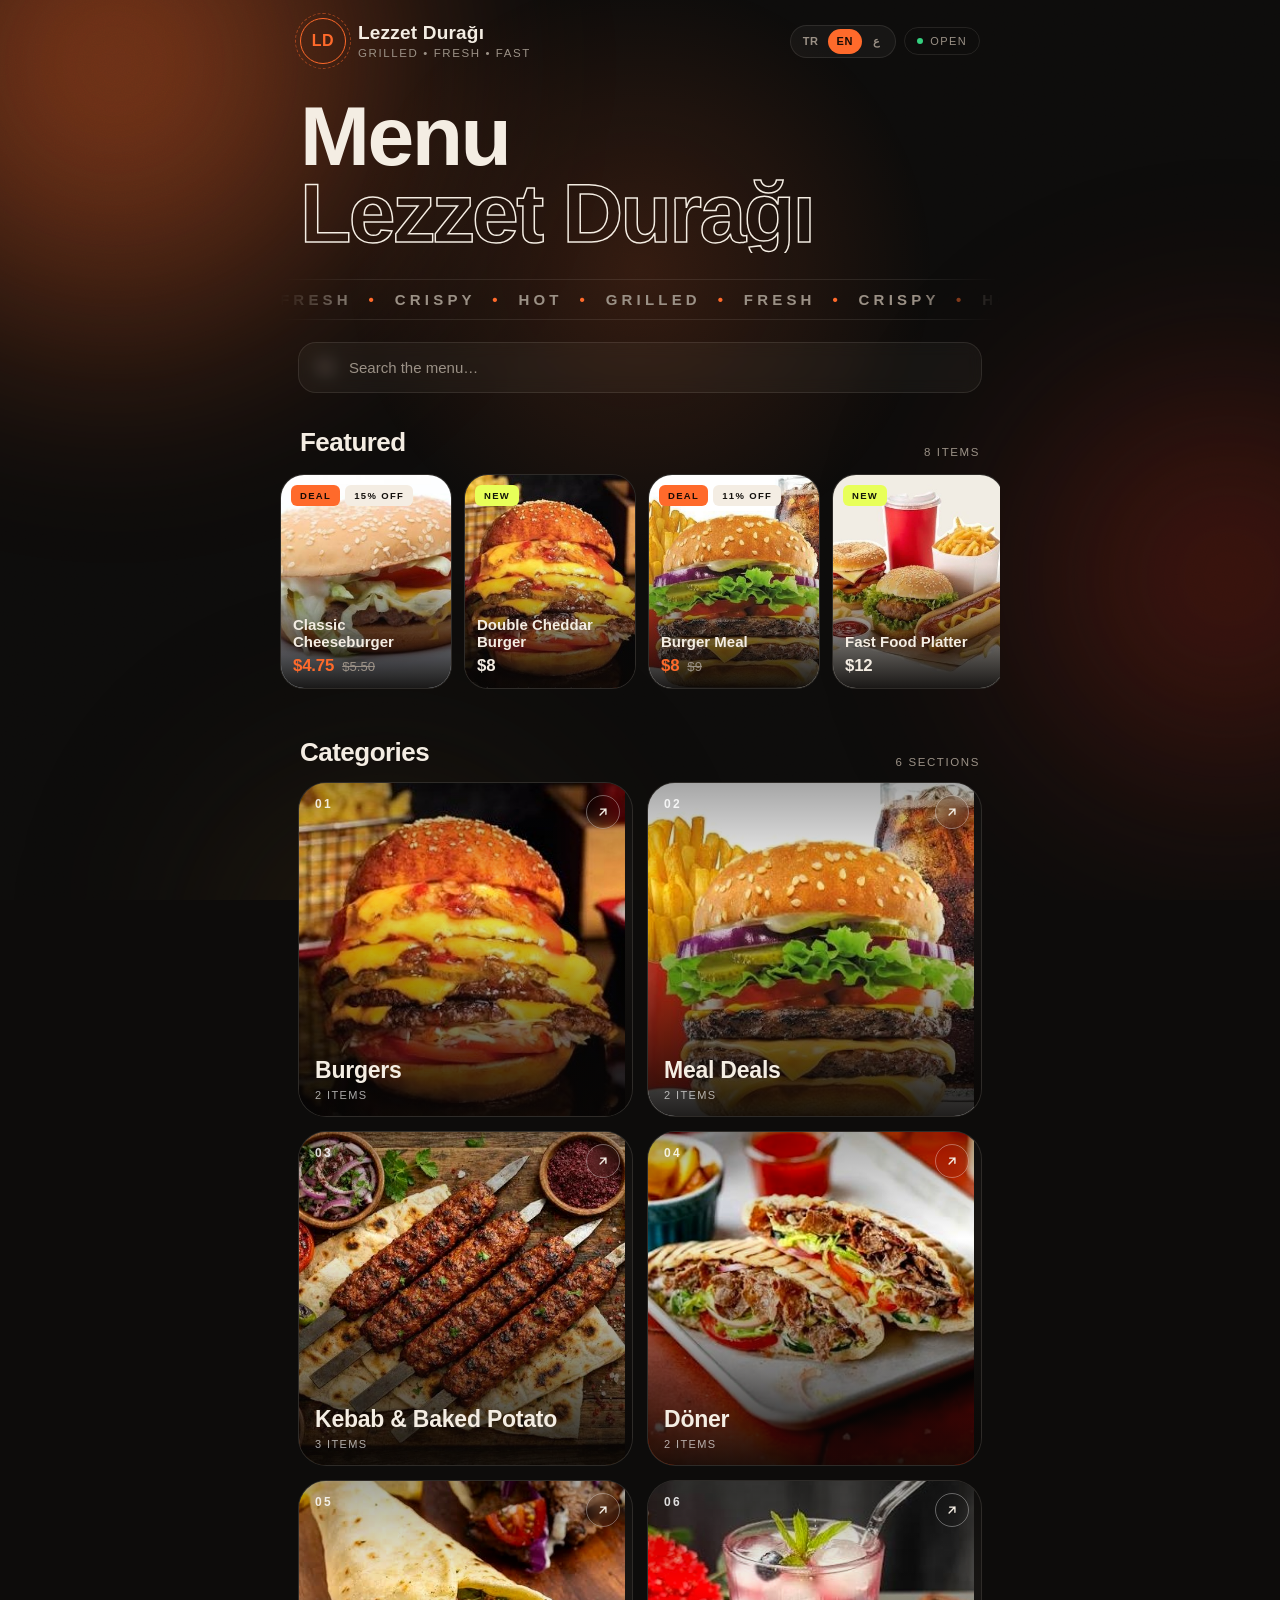
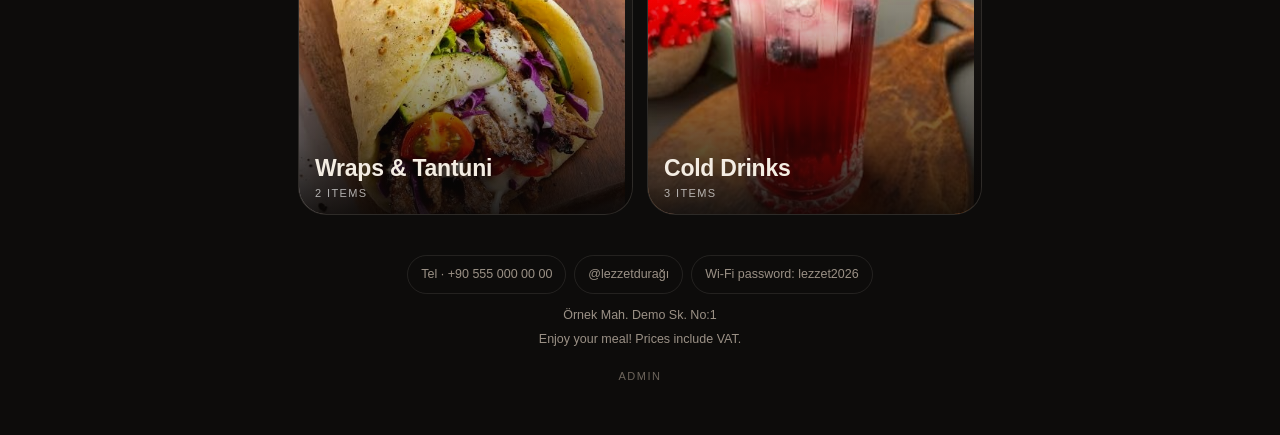
==== commit e848be8b: "Add files via upload" ====
--- a/index.html
+++ b/index.html
@@ -355,7 +355,7 @@
   {
    "id": "burger",
    "name": "Burgerler",
-   "image": "img/burger-double.jpg",
+   "image": "[data-uri]",
    "i18n": {
     "en": {
      "name": "Burgers"
@@ -368,7 +368,7 @@
   {
    "id": "menu",
    "name": "Menüler",
-   "image": "img/burger-menu.jpg",
+   "image": "[data-uri]",
    "i18n": {
     "en": {
      "name": "Meal Deals"
@@ -381,7 +381,7 @@
   {
    "id": "kebap",
    "name": "Kebap & Kumpir",
-   "image": "img/adana.jpg",
+   "image": "[data-uri]